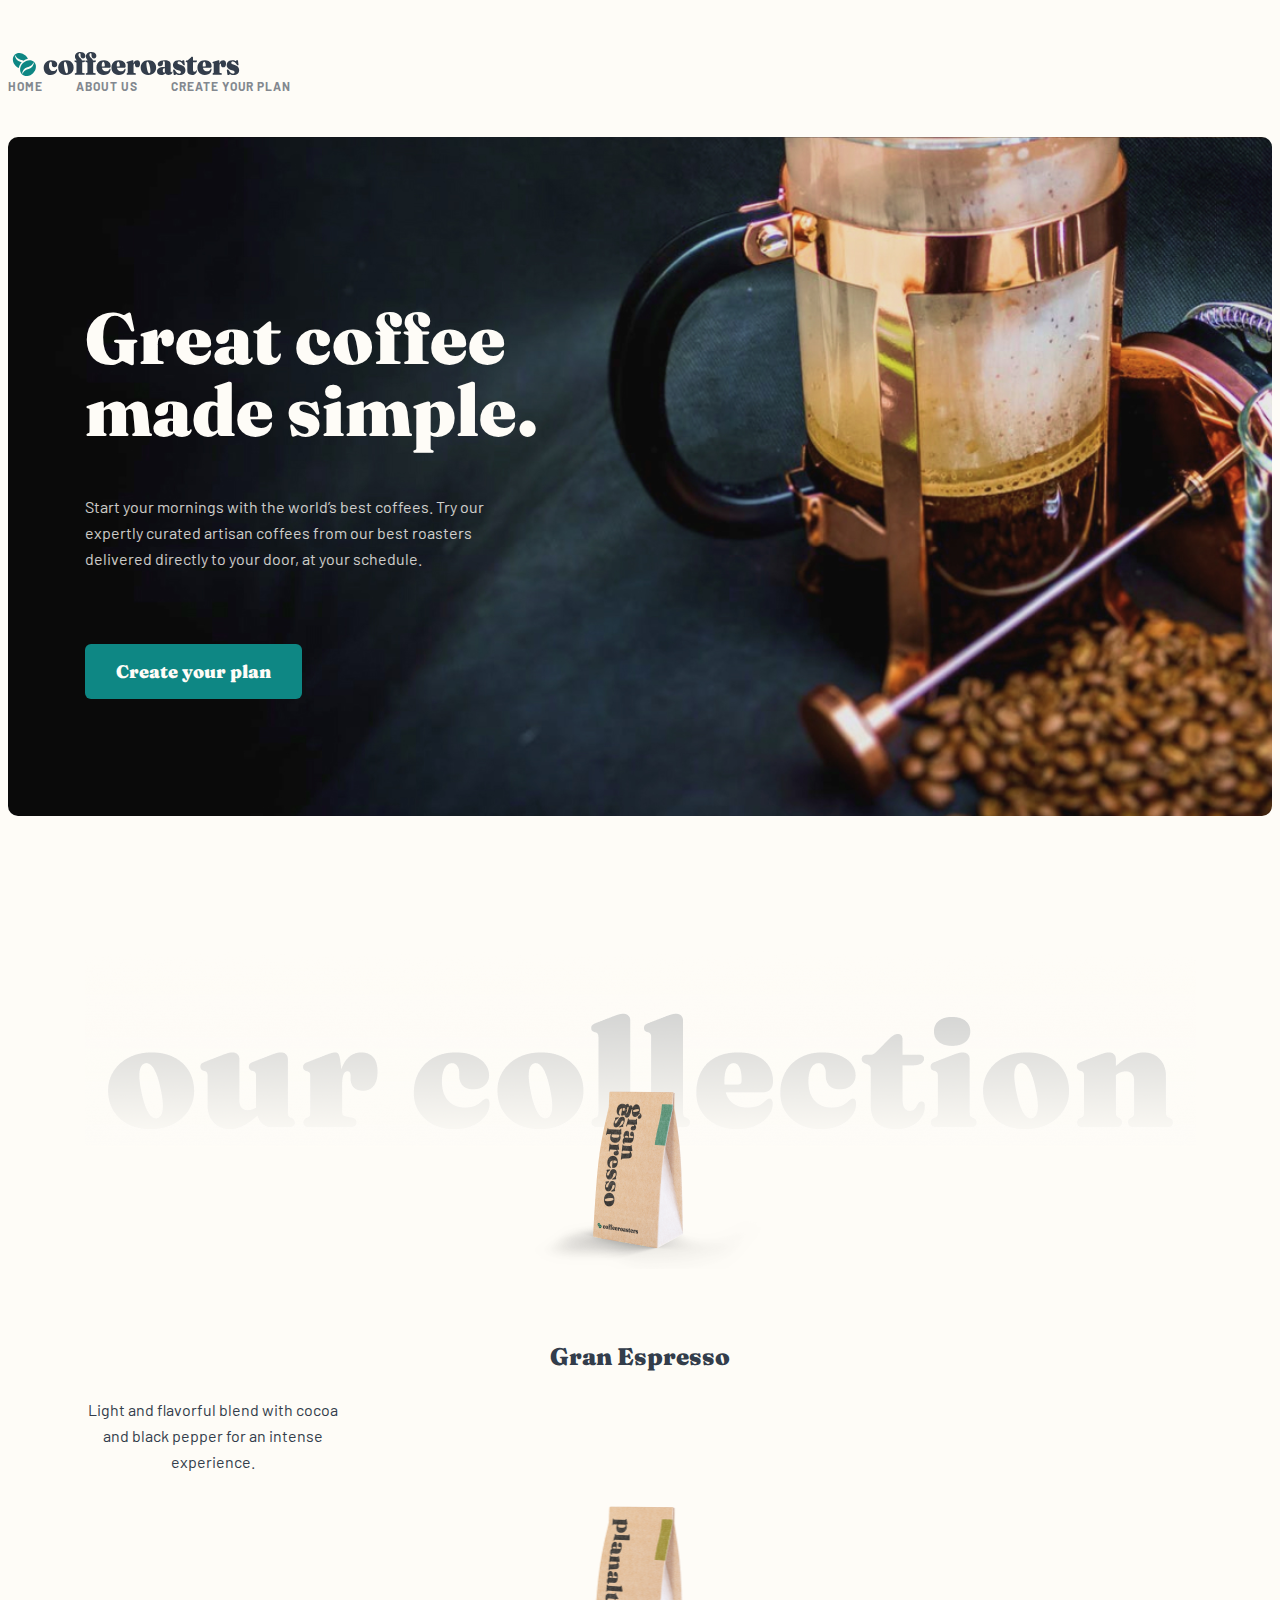
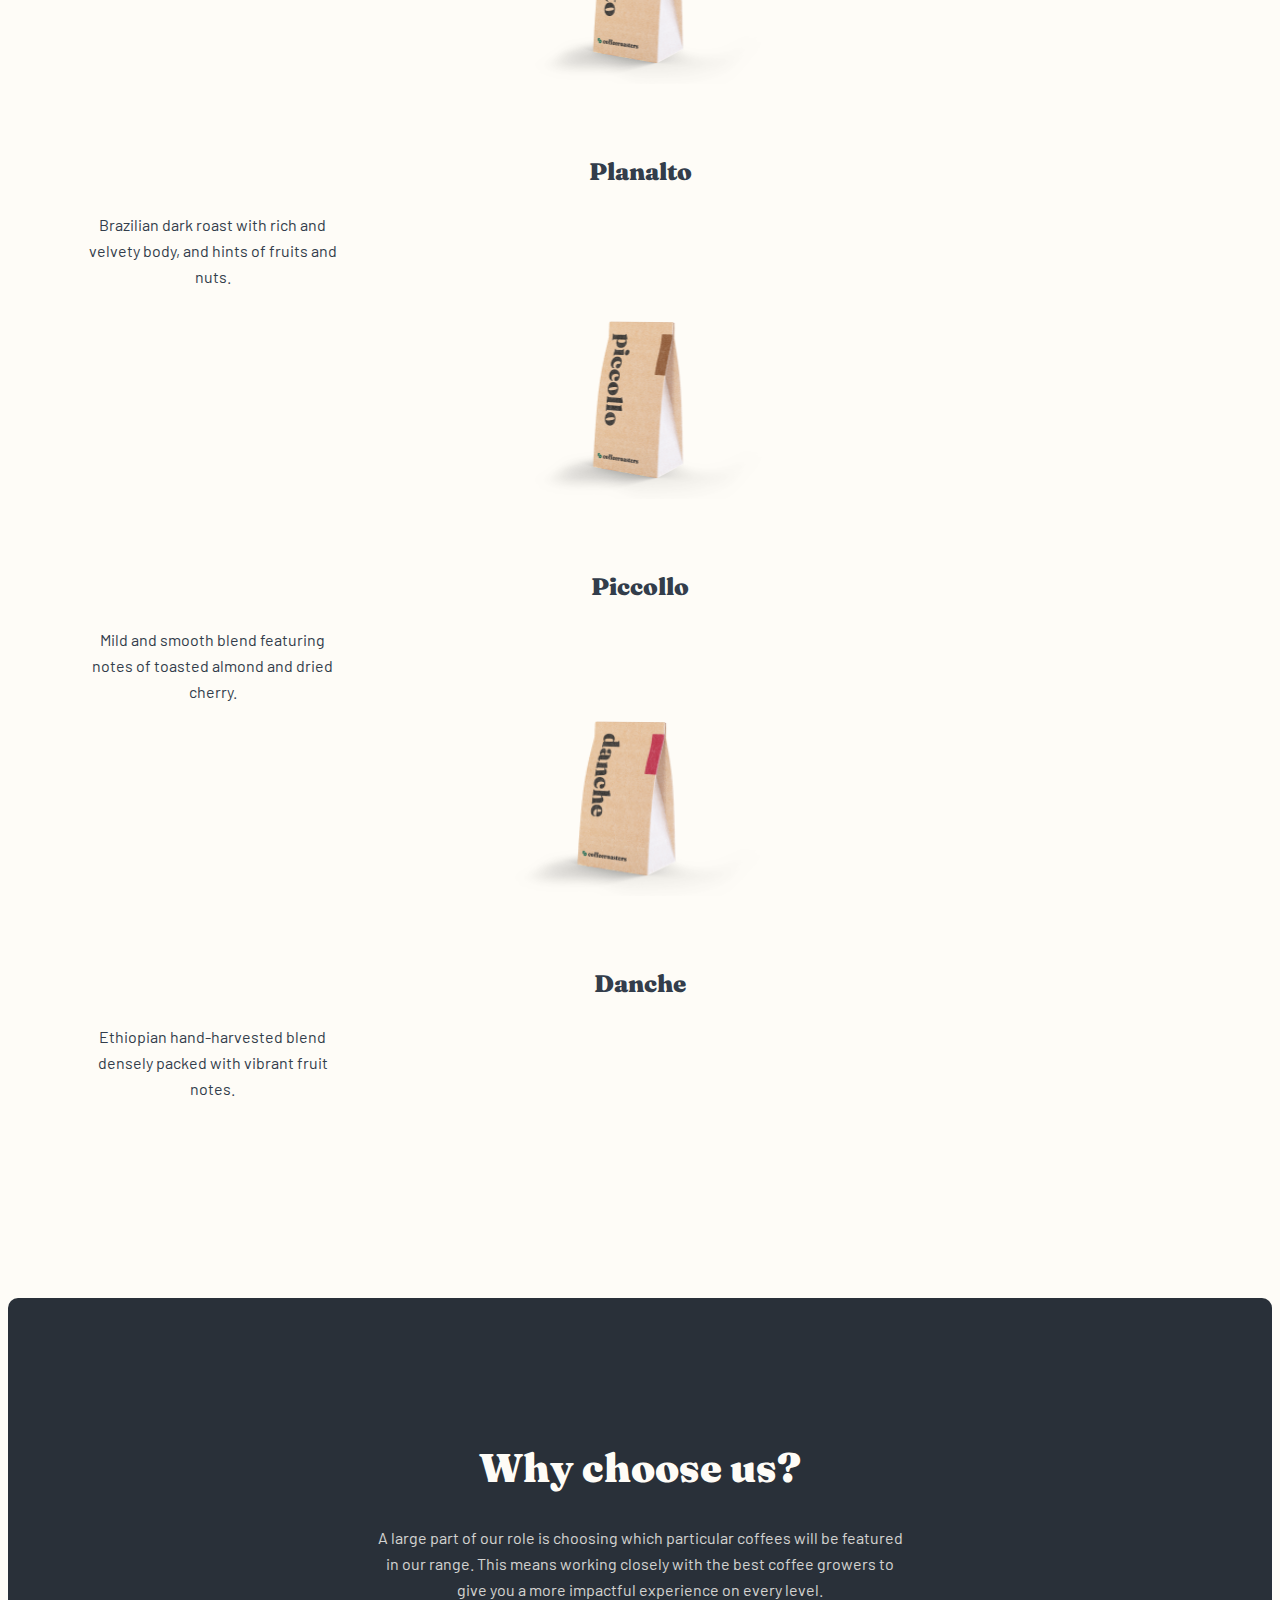
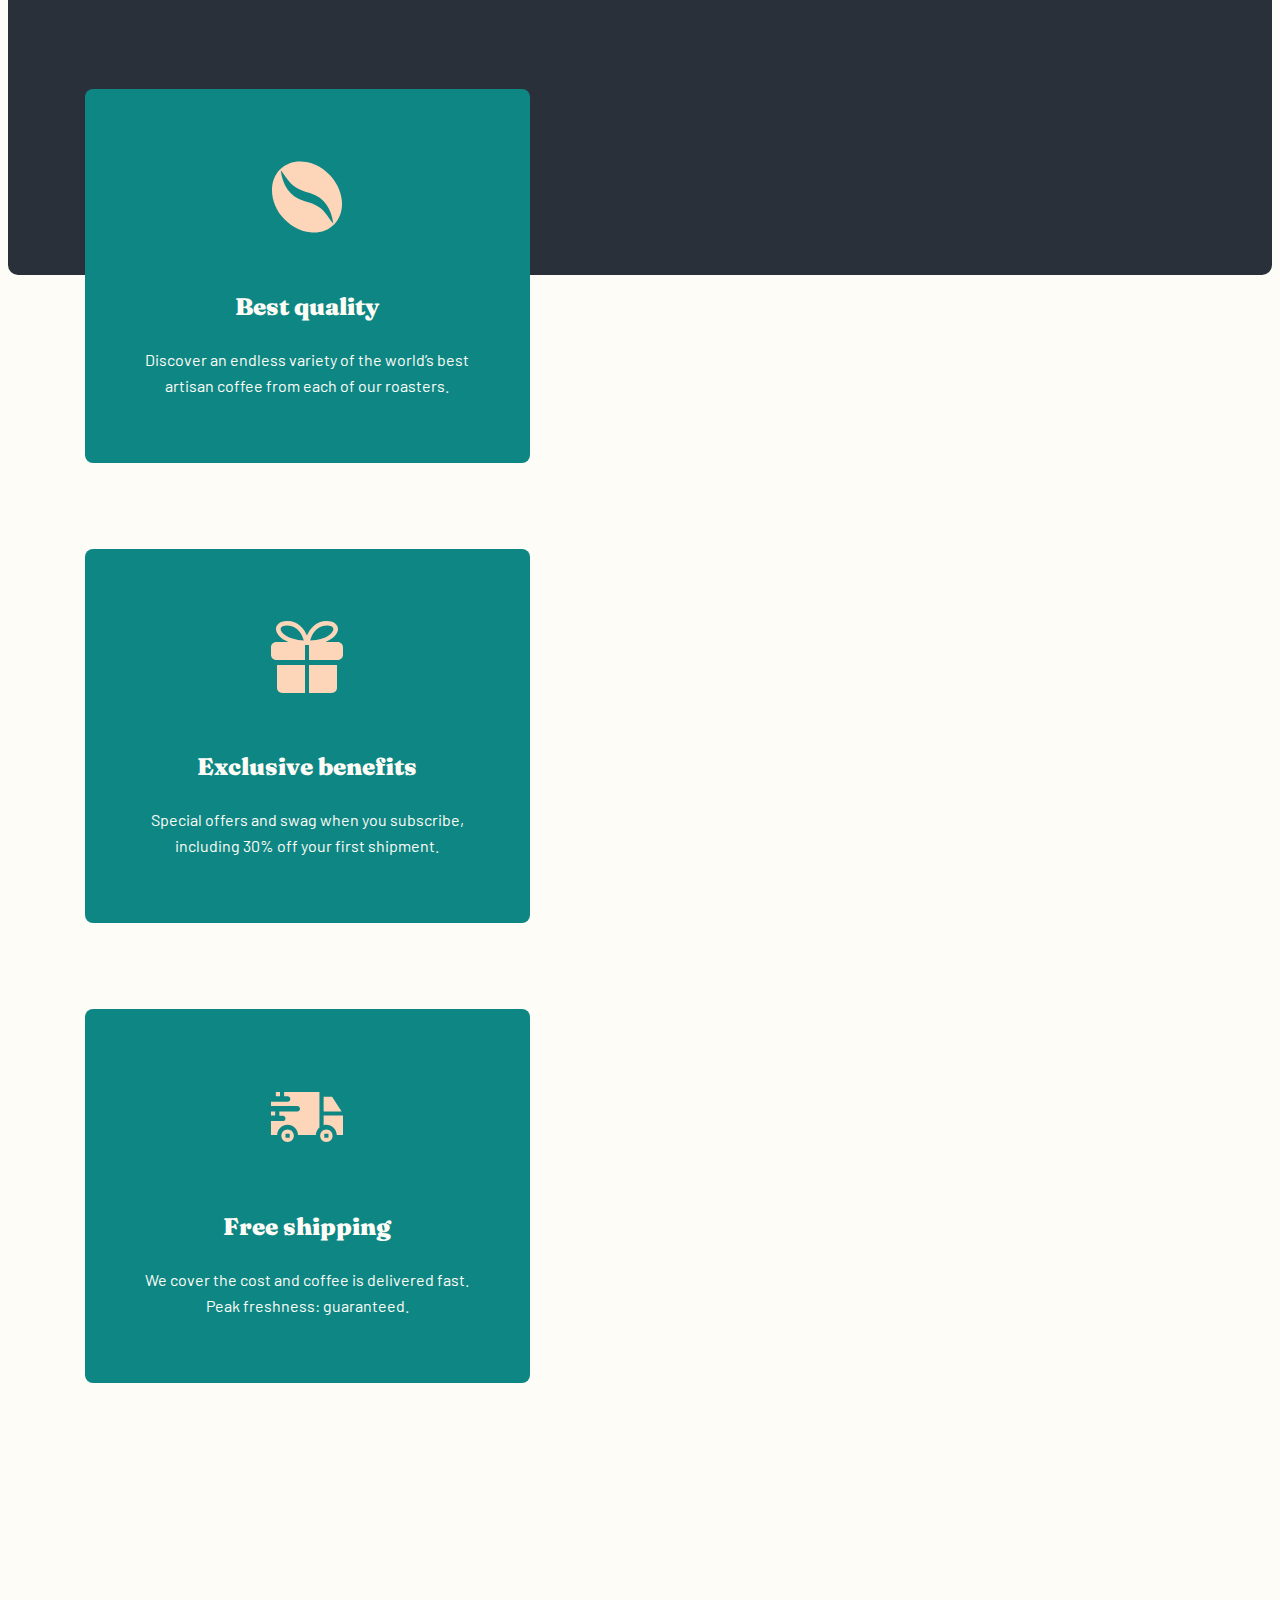
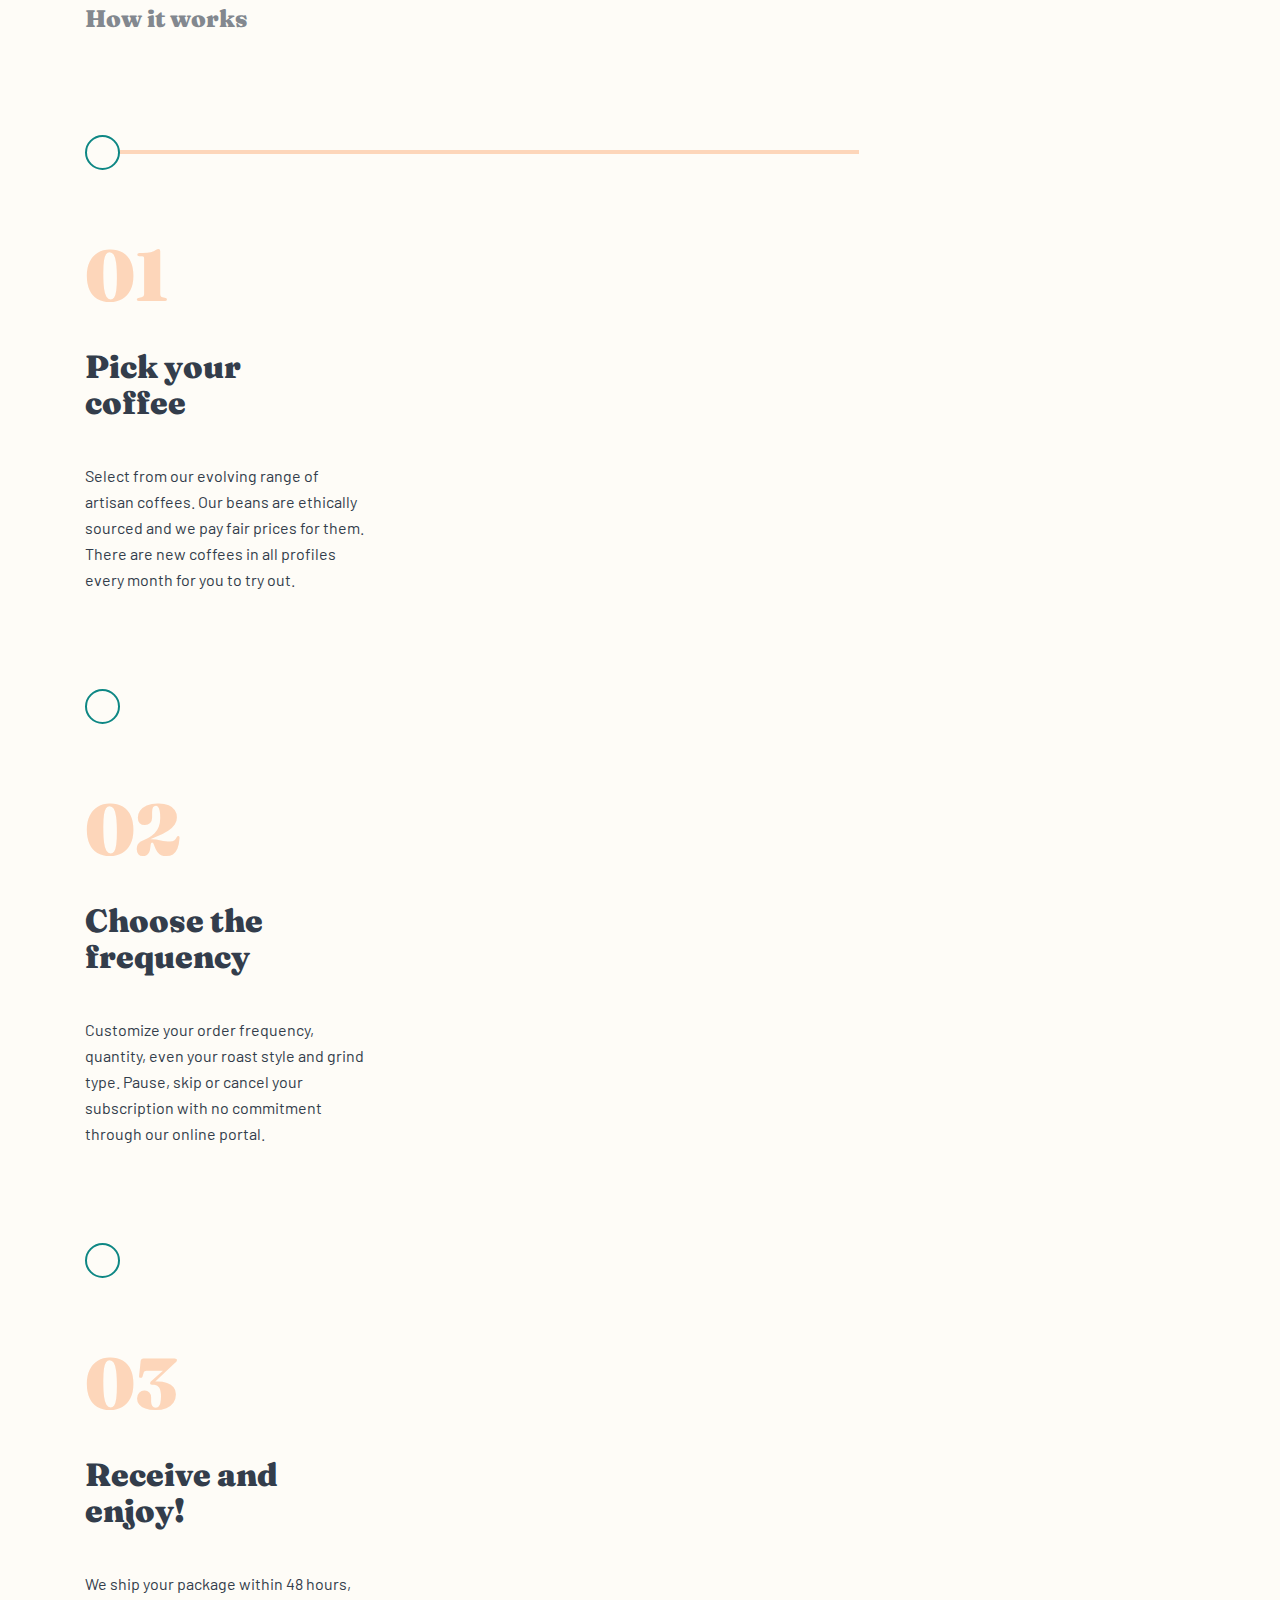
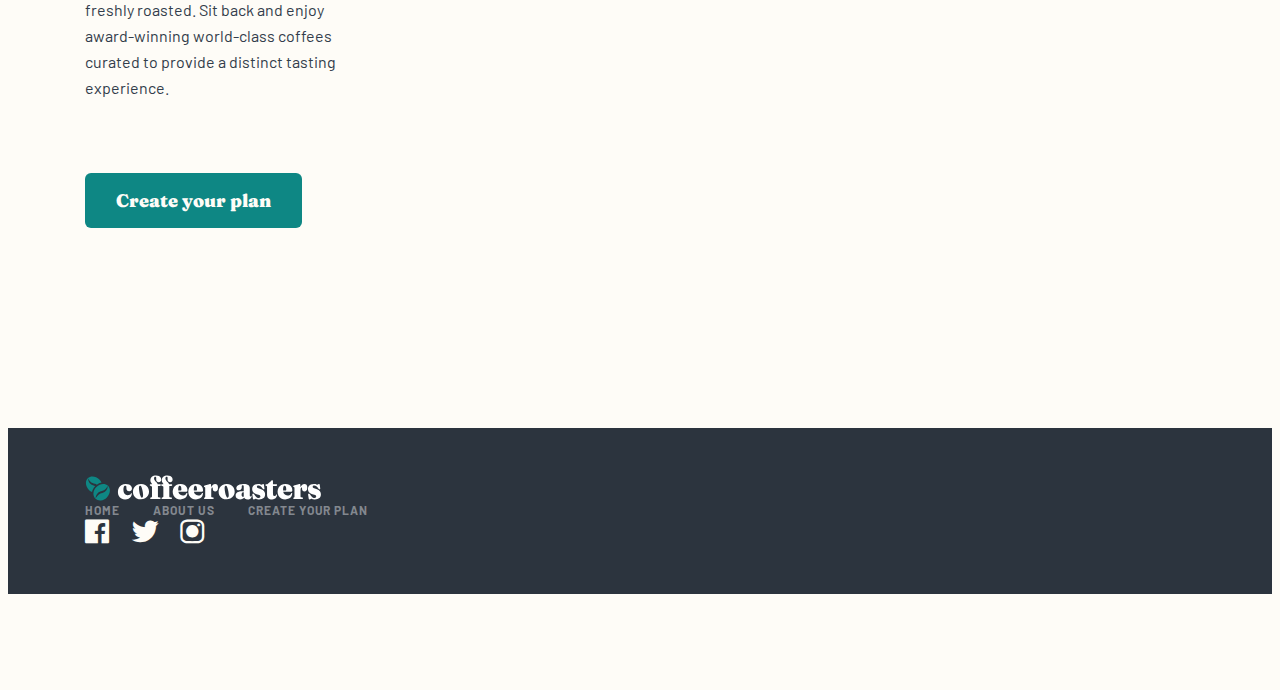
==== index.html @ 26fd7fca "first commit" ====
<!DOCTYPE html>
<html lang="en">

<head>
	<meta charset="UTF-8">
	<meta http-equiv="X-UA-Compatible" content="IE=edge">
	<meta name="viewport" content="width=device-width, initial-scale=1.0">
	<title>Coffeeroasters</title>
	<link href="https://cdn.jsdelivr.net/npm/bootstrap@5.0.2/dist/css/bootstrap.min.css" rel="stylesheet"
		integrity="sha384-EVSTQN3/azprG1Anm3QDgpJLIm9Nao0Yz1ztcQTwFspd3yD65VohhpuuCOmLASjC" crossorigin="anonymous">
	<link rel="stylesheet" href="css/main.css">
</head>

<body>

	<header class="main-head">
		<div class="container">
			<div class="row justify-content-between align-items-center">
				<a href="index.html" class="col-auto"> <img src="img/logo.svg" alt="logo" width="236" height="26"> </a>
				<butto class="burger"> <img src="img/hamburger.svg" alt="hamburger" width="16" height="15"> </butto>
				<nav class="main-nav col-auto">
					<a href="index.html" class="main-link"> HOME </a>
					<a href="about.html" class="main-link"> ABOUT US </a>
					<a href="create.html" class="main-link"> CREATE YOUR PLAN </a>
				</nav>
			</div>
		</div>
	</header>

	<!-- INTRO -->
	<section class="intro">
		<div class="container">
			<div class="intro-bgimg">
				<div class="inner-container">
					<div class="intro-card">
						<h1 class="intro-title"> Great coffee made simple. </h1>
						<p class="page-text"> Start your mornings with the world’s best coffees. Try our expertly curated
							artisan
							coffees from our best roasters delivered directly to your door, at your schedule. </p>
						<button type="button" class="intro-btn"> Create your plan </button>
					</div>
				</div>
			</div>
		</div>
	</section>

	<!-- COLLECTION -->
	<section class="collection">
		<div class="inner-container">
			<div class="row align-items-end">
				<div class="col-lg-3">
					<div class="coffee">
						<img src="img/kopi1.png" alt="coffee" width="255" height="193">
						<h3 class="coffee-title"> Gran Espresso </h3>
						<p class="page-text"> Light and flavorful blend with cocoa and black pepper for an intense experience. </p>
					</div>
				</div>
				<div class="col-lg-3">
					<div class="coffee">
						<img src="img/kopi2.png" alt="coffee" width="255" height="193">
						<h3 class="coffee-title"> Planalto </h3>
						<p class="page-text"> Brazilian dark roast with rich and velvety body, and hints of fruits and nuts. </p>
					</div>
				</div>
				<div class="col-lg-3">
					<div class="coffee">
						<img src="img/kopi3.png" alt="coffee" width="255" height="193">
						<h3 class="coffee-title"> Piccollo </h3>
						<p class="page-text"> Mild and smooth blend featuring notes of toasted almond and dried cherry. </p>
					</div>
				</div>
				<div class="col-lg-3">
					<div class="coffee">
						<img src="img/kopi4.png" alt="coffee" width="255" height="175">
						<h3 class="coffee-title"> Danche </h3>
						<p class="page-text"> Ethiopian hand-harvested blend densely packed with vibrant fruit notes. </p>
					</div>
				</div>
			</div>
		</div>
	</section>

	<!-- WHY-CHOOSE -->
	<section class="why-choose">
		<div class="container choose">
			<div class="inner-container position">
				<h2 class="choose-title"> Why choose us? </h2>
				<p class="page-text choose-text"> A large part of our role is choosing which particular coffees will be
					featured
					in our range. This means working closely with the best coffee growers to give
					you a more impactful experience on every level. </p>
				<div class="row">
					<div class="col-lg-4">
						<div class="choose-card">
							<img src="img/coffee-bean.svg" alt="coffee icon" width="72" height="72">
							<h3 class="coffee-title white"> Best quality </h3>
							<p class="page-text m-l"> Discover an endless variety of the world’s best artisan coffee from each of
								our roasters. </p>
						</div>
					</div>
					<div class="col-lg-4">
						<div class="choose-card">
							<img src="img/gift.svg" alt="coffee icon" width="72" height="72">
							<h3 class="coffee-title white"> Exclusive benefits </h3>
							<p class="page-text m-l"> Special offers and swag when you subscribe, including 30% off your first
								shipment.
							</p>
						</div>
					</div>
					<div class="col-lg-4">
						<div class="choose-card">
							<img src="img/car.svg" alt="coffee icon" width="72" height="72">
							<h3 class="coffee-title white"> Free shipping </h3>
							<p class="page-text m-l"> We cover the cost and coffee is delivered fast. Peak freshness: guaranteed.
							</p>
						</div>
					</div>
				</div>
			</div>
		</div>
		</div>
	</section>

	<!-- HOW-WORKS -->
	<section class="how-works">
		<div class="inner-container">
			<h2 class="works-title"> How it works </h2>
			<div class="row liner">
				<div class="col-lg-4">
					<div class="pick">
						<span class="round"></span>
						<div class="number"> 01 </div>
						<h3 class="pick-title"> Pick your coffee </h3>
						<p class="page-text"> Select from our evolving range of artisan coffees. Our beans are ethically sourced and
							we pay fair prices for them. There are new coffees in all profiles every month for you to try out. </p>
					</div>
				</div>
				<div class="col-lg-4">
					<div class="pick">
						<span class="round"></span>
						<div class="number"> 02 </div>
						<h3 class="pick-title"> Choose the frequency </h3>
						<p class="page-text"> Customize your order frequency, quantity, even your roast style and grind type. Pause,
							skip or cancel your subscription with no commitment through our online portal. </p>
					</div>
				</div>
				<div class="col-lg-4">
					<div class="pick">
						<span class="round"></span>
						<div class="number"> 03 </div>
						<h3 class="pick-title"> Receive and enjoy! </h3>
						<p class="page-text"> We ship your package within 48 hours, freshly roasted. Sit back and enjoy
							award-winning
							world-class coffees curated to provide a distinct tasting experience. </p>
					</div>
				</div>
			</div>
			<button type="button" class="intro-btn"> Create your plan </button>
		</div>
	</section>

	<!-- MAIN-FOOTER -->
	<footer class="main-footer">
		<div class="container footer-bg">
			<div class="inner-container">
				<div class="row align-items-center justify-content-between">
					<div class="links d-flex align-items-center justify-content-between col-auto">
						<a href="index.html" class="col-auto"> <img src="img/footer-logo.svg" alt="logo" width="236" height="26">
						</a>
						<nav class="footer-nav col-auto">
							<a href="index.html" class="footer-link"> HOME </a>
							<a href="about.html" class="footer-link"> ABOUT US </a>
							<a href="create.html" class="footer-link"> CREATE YOUR PLAN </a>
						</nav>
					</div>
					<nav class="icons col-auto">
						<a href="https://www.facebook.com/" class="icon"> <i class="icon-facebook"></i> </a>
						<a href="https://www.twitter.com/" class="icon"> <i class="icon-twitter"></i> </a>
						<a href="https://www.instagram.com/?hl=ru" class="icon"> <i class="icon-instagarm"></i> </a>
					</nav>
				</div>
			</div>
		</div>
	</footer>

	<script src="https://cdn.jsdelivr.net/npm/bootstrap@5.0.2/dist/js/bootstrap.bundle.min.js"
		integrity="sha384-MrcW6ZMFYlzcLA8Nl+NtUVF0sA7MsXsP1UyJoMp4YLEuNSfAP+JcXn/tWtIaxVXM"
		crossorigin="anonymous"></script>

</body>

</html>
---- css/main.css ----
@import url('https://fonts.googleapis.com/css2?family=Barlow:wght@400;700&family=Fraunces:wght@900&display=swap');
@import url(icon.css);

:root {
    font-size: 10px;
}

body {
    background: #FEFCF7;
    font-family: 'Barlow', sans-serif;
}

.container {
    max-width: 1280px;
}

.inner-container {
    max-width: 1110px;
    margin: 0 auto;
}

a {
    text-decoration: none;
}

.page-text {
    font-size: 1.6rem;
    line-height: 2.6rem;
}

/* HEADER */
.main-head {
    padding: 4.3rem 0;
}

.burger {
    display: none;
}

.main-nav {
    width: 283px;
    display: flex;
    justify-content: space-between;
}

.main-link {
    font-weight: 700;
    font-size: 1.2rem;
    line-height: 1.5rem;
    letter-spacing: 0.923077px;
    color: #83888F;
    transition: color 0.5s ease-in-out;
}

.main-link:hover {
    color: #333D4B;
}

/* INTRO */
.intro-bgimg {
    background-image: url(../img/head-bgimg.jpg);
    background-size: cover;
    background-position: center;
    padding: 11.7rem 0;
    border-radius: 1rem;
}

.intro-card {
    max-width: 49.3rem;
}

.intro-title {
    font-family: 'Fraunces', sans-serif;
    font-weight: 900;
    font-size: 7.2rem;
    line-height: 7.2rem;
    color: #FEFCF7;
}

.intro .page-text {
    color: #FEFCF7;
    opacity: 0.8;
    margin-top: 3.2rem;
    max-width: 40rem;
}

.intro-btn {
    font-family: 'Fraunces', sans-serif;
    font-weight: 900;
    font-size: 1.8rem;
    line-height: 2.5rem;
    color: #FEFCF7;
    padding: 1.5rem 3.1rem;
    background: #0E8784;
    border-radius: 6px;
    border: none;
    margin-top: 5.6rem;
    transition: background-color 0.5s ease-in-out;
}

.intro-btn:hover {
    background-color: #66D2CF;
}

/* COLLECTION */
.collection {
    padding: 26rem 0 18rem 0;
    background-image: url(../img/sec2-bgimg.png);
    background-repeat: no-repeat;
    background-position: center 13.5rem;
}

.coffee {
    text-align: center;
}

.coffee-title {
    font-family: 'Fraunces', sans-serif;
    font-weight: 900;
    font-size: 2.4rem;
    line-height: 3.2rem;
    color: #333D4B;
    margin-top: 7rem;
}

.collection .page-text {
    color: #333D4B;
    max-width: 25.5rem;
    margin-top: 2.4rem;
}

/* WHY-CHOOSE */
.choose {
    position: relative;
}

.choose::after {
    position: absolute;
    content: '';
    top: 0;
    right: 0;
    height: 57.7rem;
    left: 0;
    background: #293039;
    border-radius: 1rem;
}

.position {
    position: relative;
    z-index: 1;
    text-align: center;
    padding: 11.2rem 0 0 0;
}

.choose-title {
    font-family: 'Fraunces', sans-serif;
    font-weight: 900;
    font-size: 4rem;
    line-height: 4.8rem;
    color: #FEFCF7;
}

.choose-text {
    color: #FEFCF7;
    opacity: 0.8;
    max-width: 540px;
    margin: 3.2rem auto 0 auto;
}

.choose-card {
    width: 35rem;
    background: #0E8784;
    border-radius: 8px;
    margin-top: 8.6rem;
    padding: 7.2rem 4.8rem 4.8rem 4.7rem;
}

.white {
    color: #FEFCF7;
    margin-top: 5.6rem;
}

.m-l {
    color: #FEFCF7;
    margin-top: 2.4rem;
}

/* HOW-WORKS */
.how-works {
    padding: 20rem 0;
}

.works-title {
    font-family: 'Fraunces', sans-serif;
    font-weight: 900;
    font-size: 2.4rem;
    line-height: 3.2rem;
    color: #83888F;
}

.liner {
    position: relative;
}

.liner::before {
    position: absolute;
    content: '';
    width: 76rem;
    border: 0.2rem solid #FDD6BA;
    margin-top: 9.5rem;
    left: 1rem;
}

.pick {
    position: relative;
    max-width: 28.5rem;
}

.round {
    display: inline-block;
    width: 3.1rem;
    height: 3.1rem;
    background: #FEFCF7;
    border: 0.2rem solid #0E8784;
    border-radius: 50%;
    margin-top: 8rem;
}

.number {
    font-family: 'Fraunces', sans-serif;
    font-weight: 900;
    font-size: 7.2rem;
    line-height: 7.2rem;
    color: #FDD6BA;
    margin-top: 6.7rem;
}

.pick-title {
    font-family: 'Fraunces', sans-serif;
    font-weight: 900;
    font-size: 3.2rem;
    line-height: 3.6rem;
    color: #333D4B;
    margin-top: 3.8rem;
    max-width: 25.5rem;
}

.how-works .page-text {
    color: #333D4B;
    margin-top: 4.2rem;
}

/* MAIN-FOOTER */
.main-footer {
    padding-bottom: 8.8rem;
}

.footer-bg {
    padding: 4.7rem 0;
    background: #2C343E;
}

.links {
    width: 62.2rem;
}

.footer-nav {
    width: 28.3rem;
    display: flex;
    justify-content: space-between;
}

.footer-link {
    font-weight: 700;
    font-size: 1.2rem;
    line-height: 1.5rem;
    letter-spacing: 0.923077px;
    color: #83888F;
    transition: color 0.5s ease-in-out;
}

.footer-link:hover {
    color: #FEFCF7;
}

.icons {
    width: 12rem;
    display: flex;
    justify-content: space-between;
}

.icon {
    font-size: 2.4rem;
    color: #FEFCF7;
    transition: color 0.5s ease-in-out;
}

.icon:hover {
    color: #FDD6BA;
}

/* ABOUT.HTML */
.about-bgimg {
    background-image: url(../img/about-bg.jpg);
    background-size: cover;
    background-position: center;
    padding: 13.7rem 0;
    border-radius: 1rem;
}

.about-card {
    max-width: 44.5rem;
}

.about-title {
    font-family: 'Fraunces', sans-serif;
    font-weight: 900;
    font-size: 4rem;
    line-height: 4.8rem;
    color: #FEFCF7;
}

.about-intro .page-text {
    color: #FEFCF7;
    margin-top: 2.4rem;
}

/* OUR COMMITMENT */
.our-commitment {
    padding: 16rem 0 24rem 0;
}

.commitment {
    padding: 9rem 0;
}

.our-title {
    color: #333D4B;
}

.our-text {
    color: #333D4B;
    opacity: 0.8;
    margin-top: 3.2rem;
}

/* UNCOMPROMISING QUALITY */
.quality-bg {
    background: #293039;
    border-radius: 1rem;
}

.quality {
    padding: 8.8rem 0 17.6rem 0;
}

.quality-text {
    color: #FEFCF7;
    opacity: 0.8;
    margin-top: 3.2rem;
}

.quality-img{
    position: relative;
}

.radius{
    border-radius: 1rem;
    position: absolute;
    right: 0;
    bottom: 9rem;
}
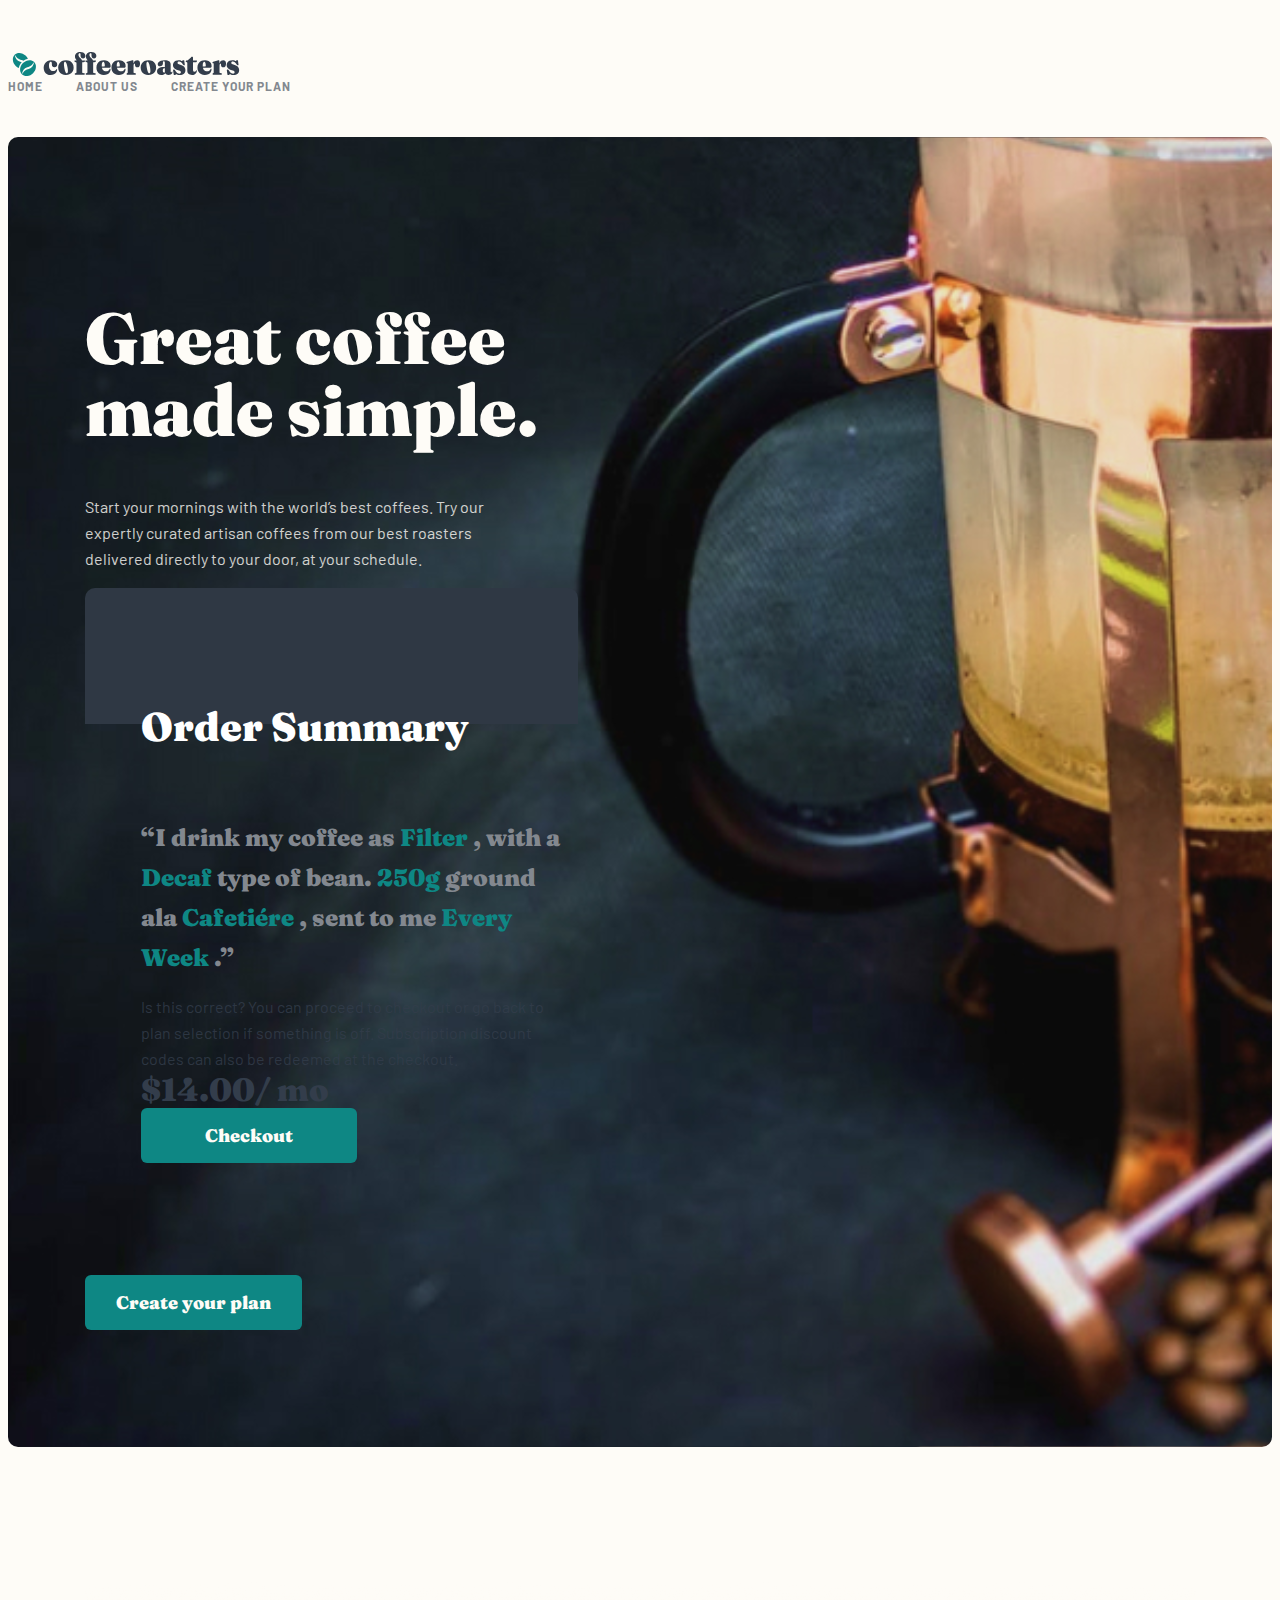
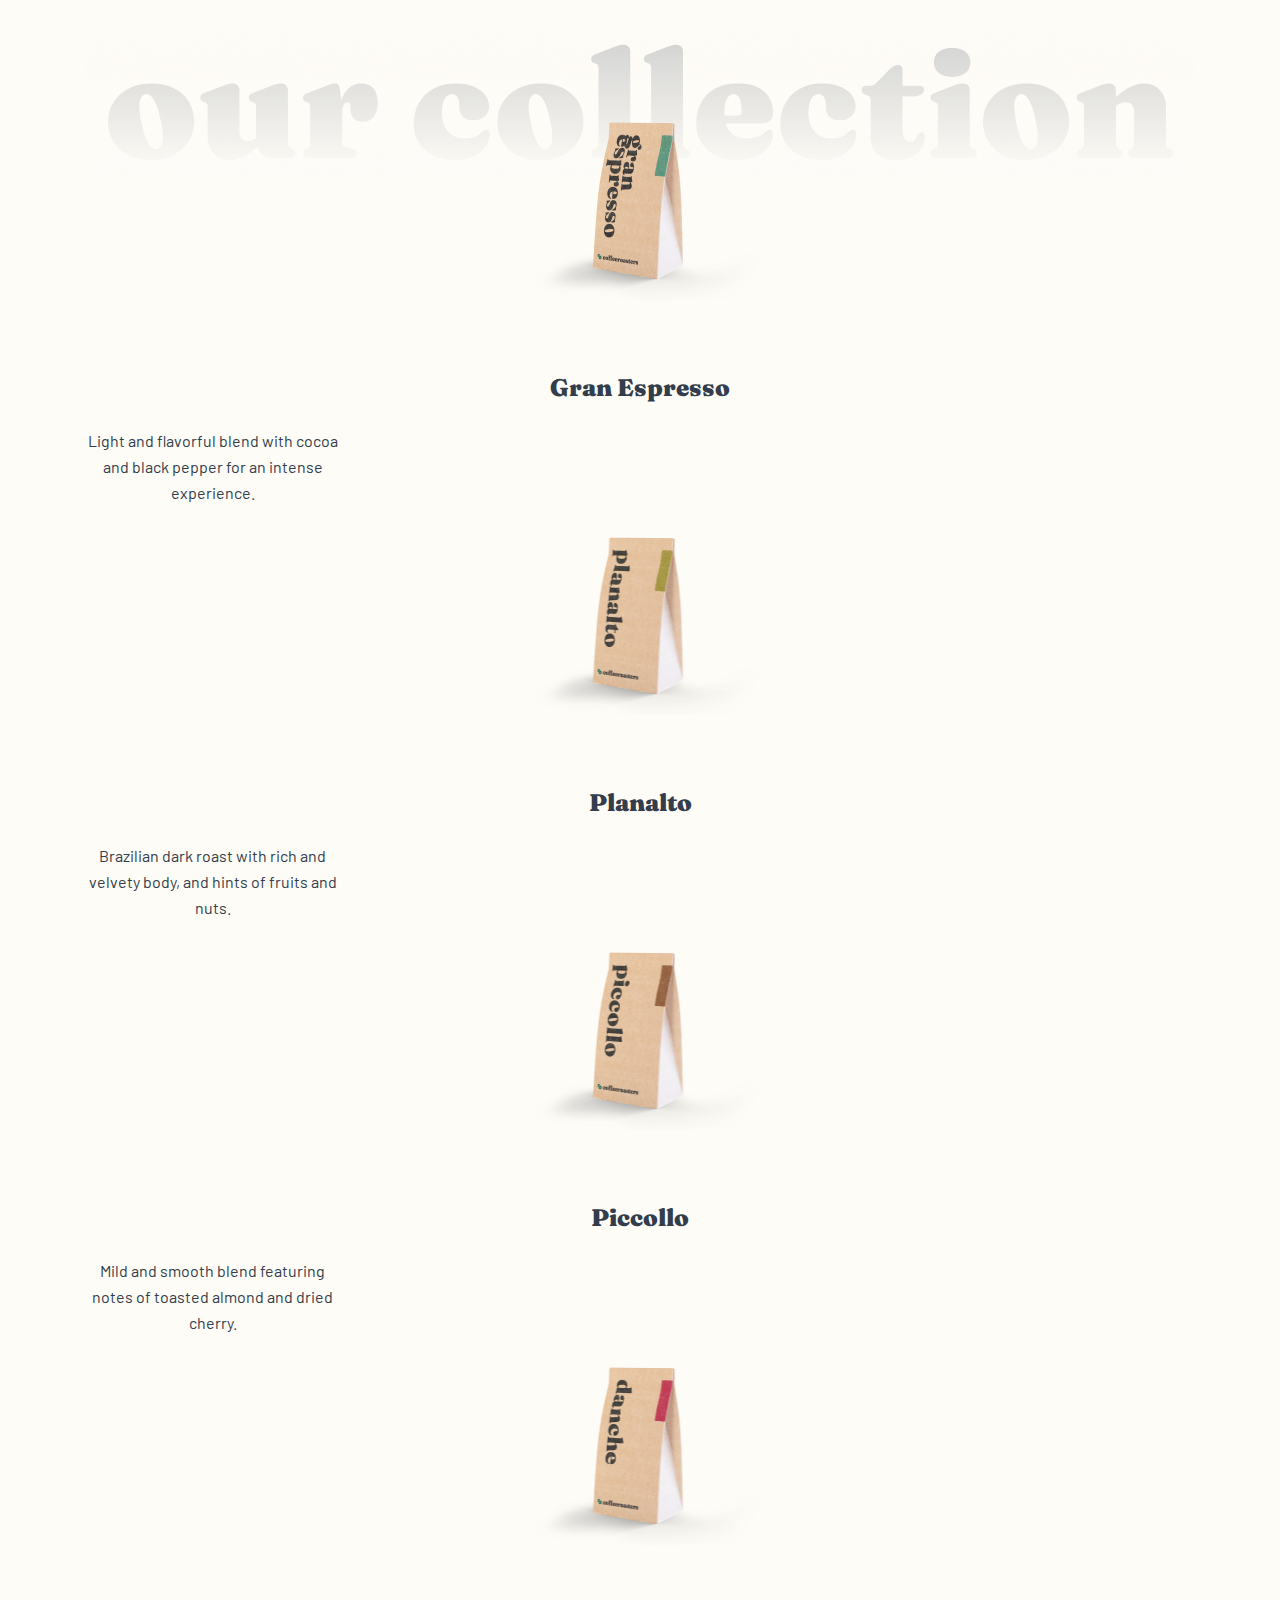
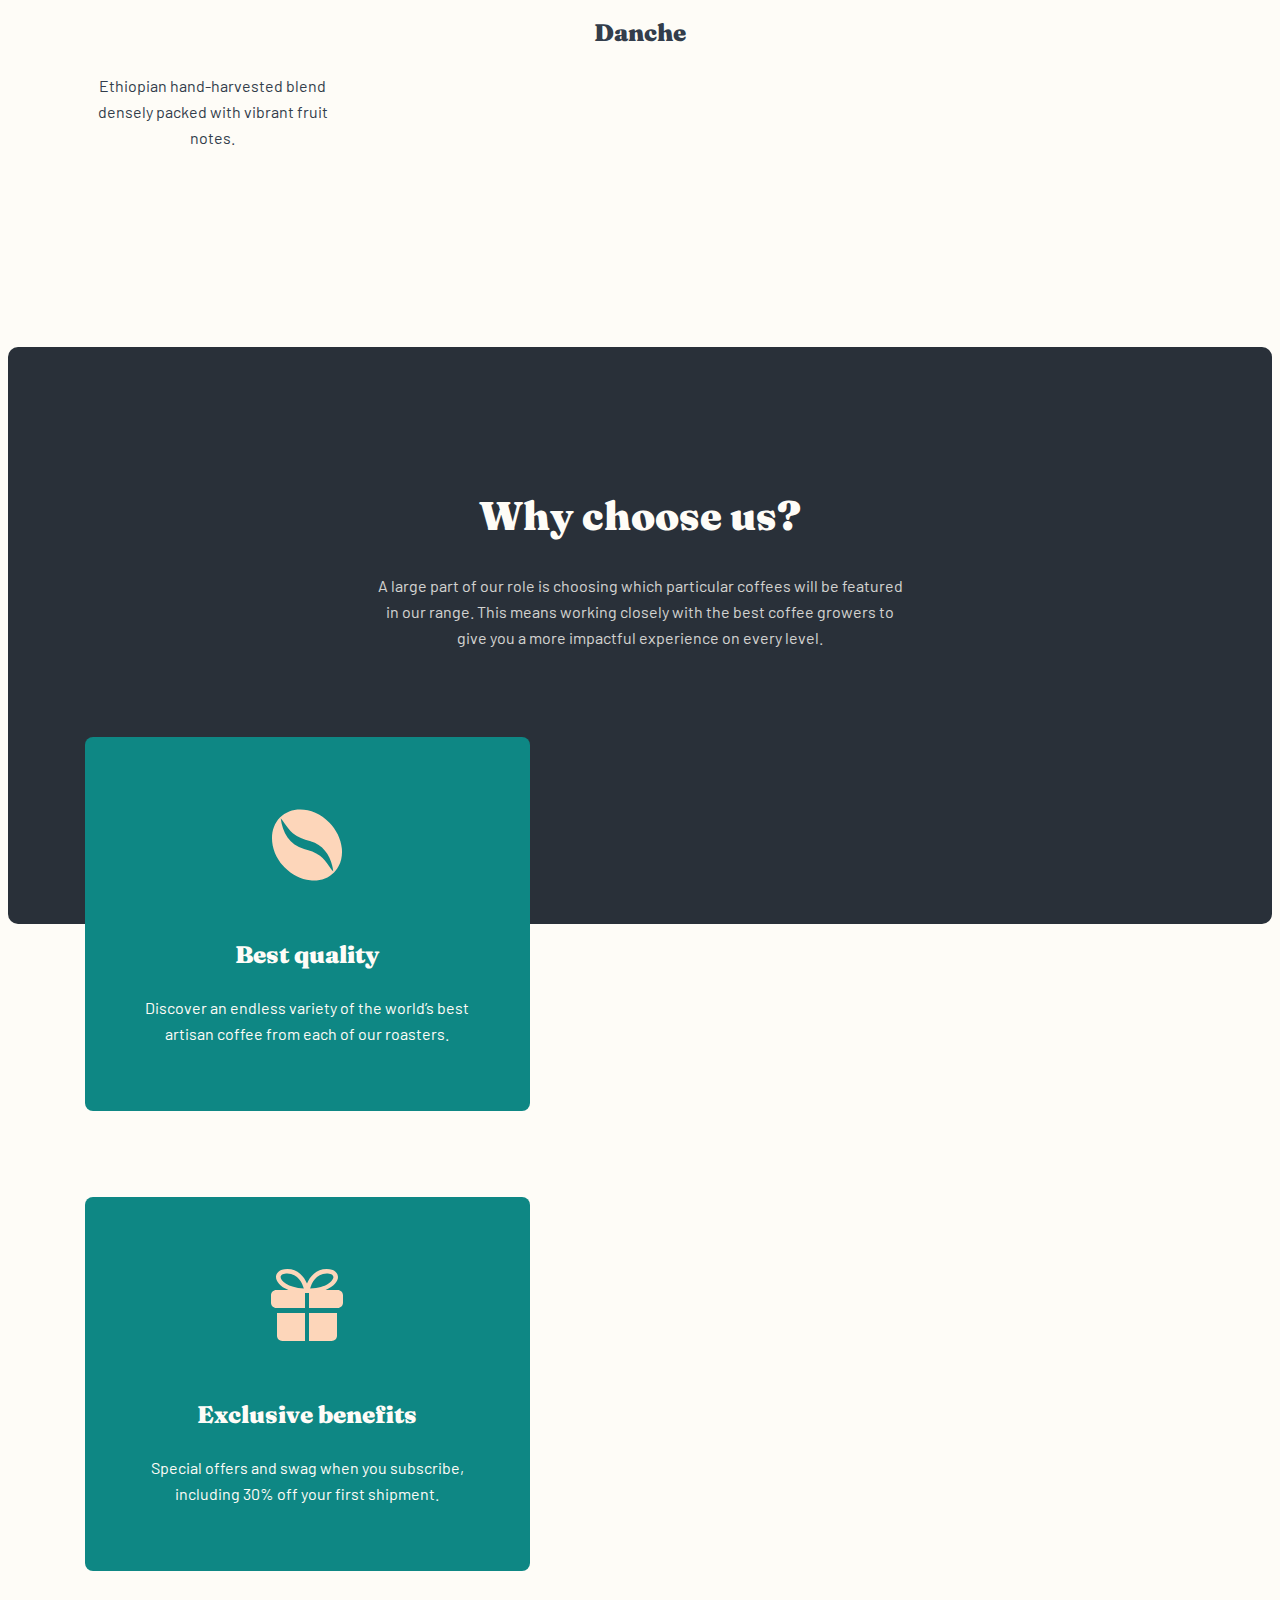
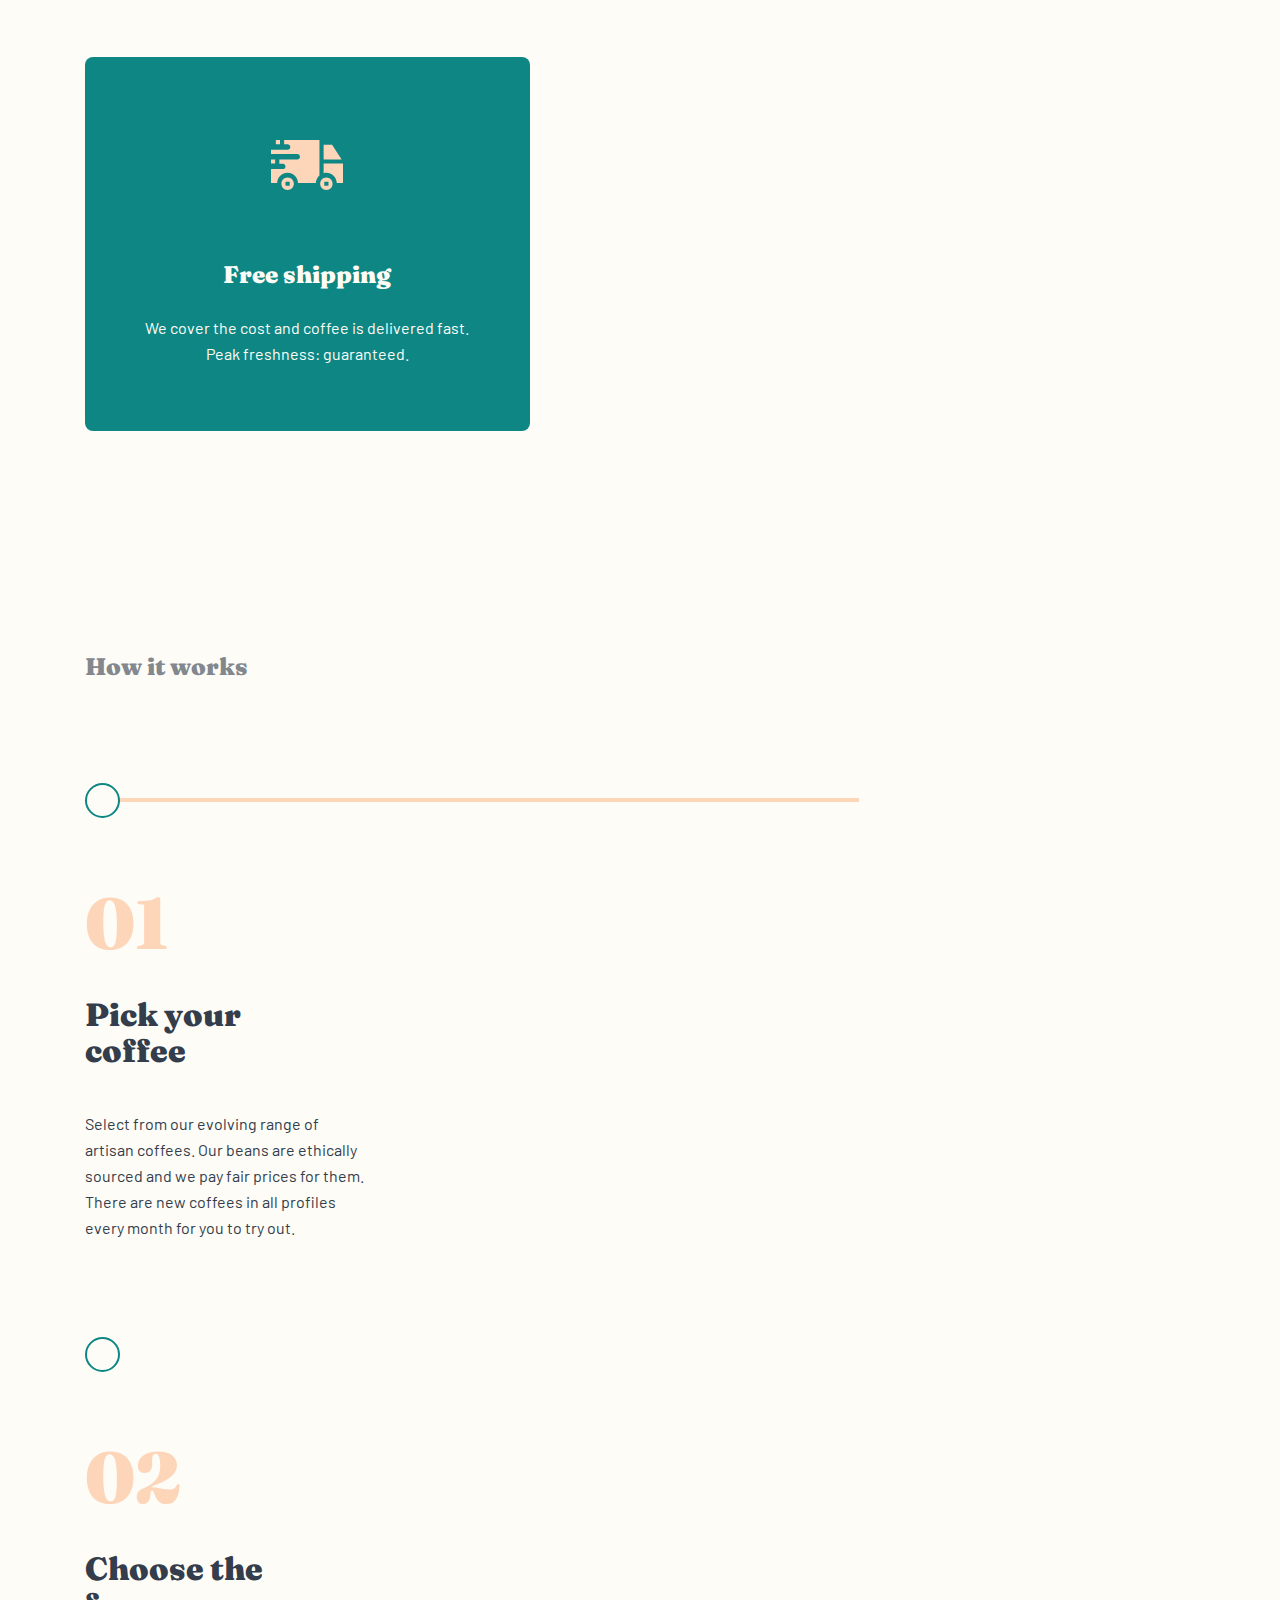
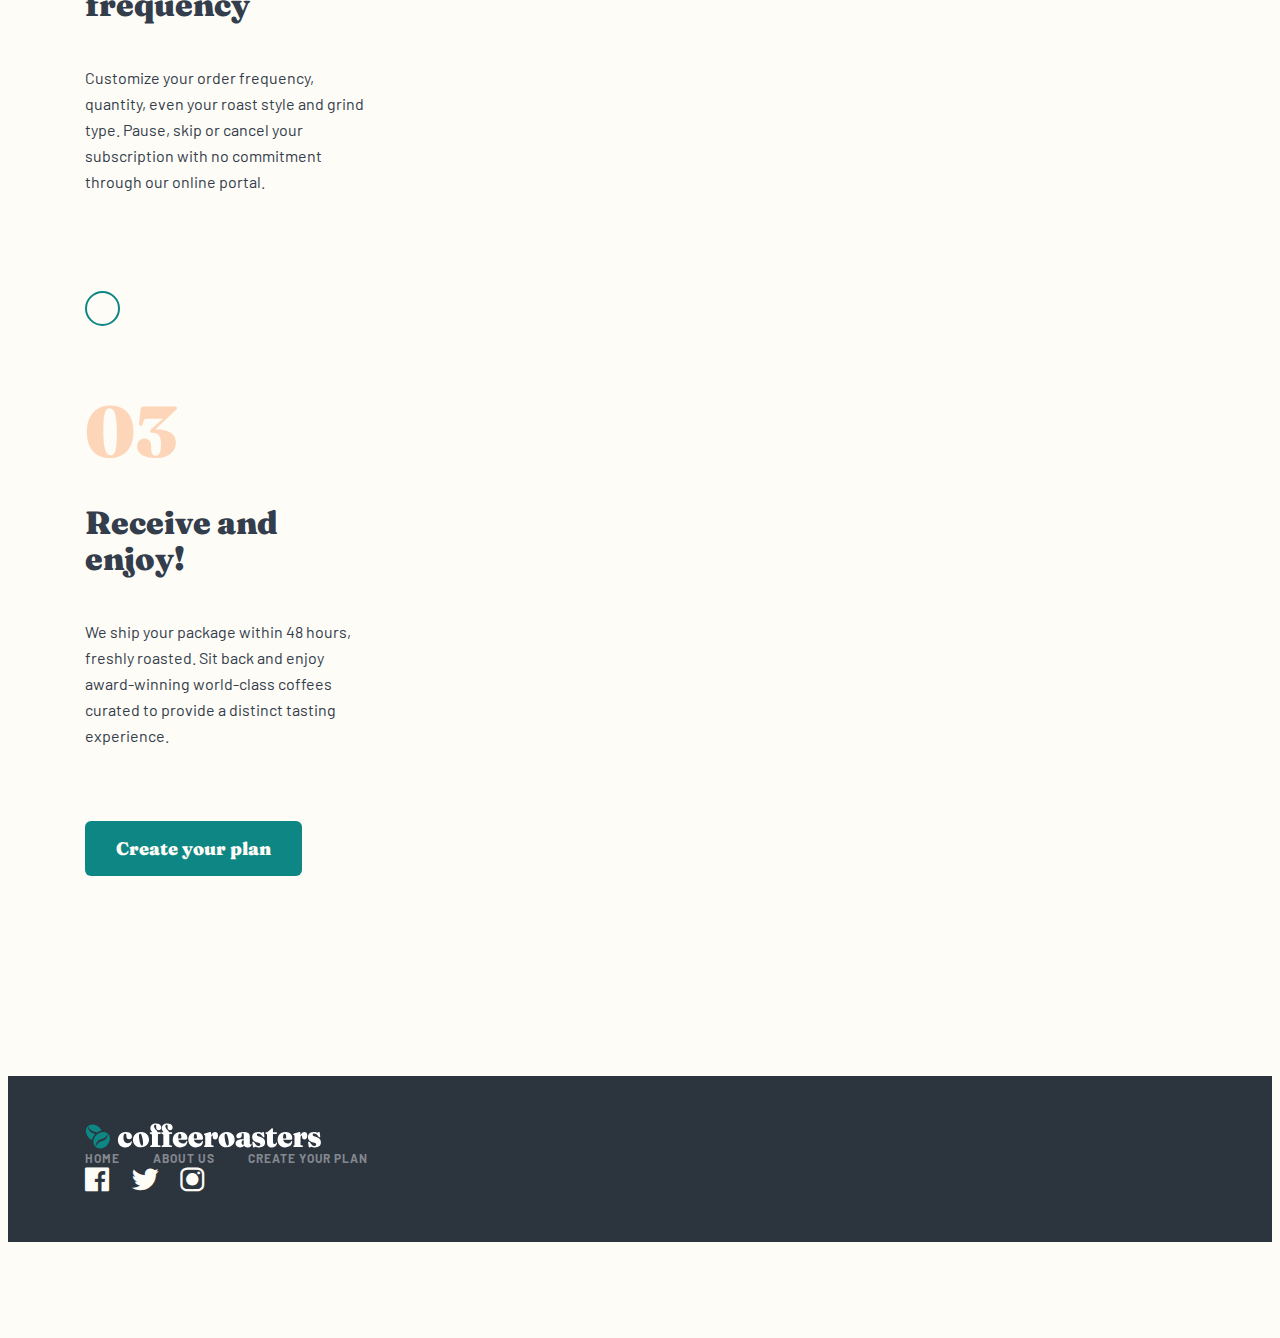
==== commit f0c91975: "fourth commit" ====
--- a/index.html
+++ b/index.html
@@ -2,190 +2,237 @@
 <html lang="en">
 
 <head>
-	<meta charset="UTF-8">
-	<meta http-equiv="X-UA-Compatible" content="IE=edge">
-	<meta name="viewport" content="width=device-width, initial-scale=1.0">
-	<title>Coffeeroasters</title>
-	<link href="https://cdn.jsdelivr.net/npm/bootstrap@5.0.2/dist/css/bootstrap.min.css" rel="stylesheet"
-		integrity="sha384-EVSTQN3/azprG1Anm3QDgpJLIm9Nao0Yz1ztcQTwFspd3yD65VohhpuuCOmLASjC" crossorigin="anonymous">
-	<link rel="stylesheet" href="css/main.css">
+  <meta charset="UTF-8">
+  <meta http-equiv="X-UA-Compatible" content="IE=edge">
+  <meta name="viewport" content="width=device-width, initial-scale=1.0">
+  <title>Coffeeroasters</title>
+  <link href="https://cdn.jsdelivr.net/npm/bootstrap@5.0.2/dist/css/bootstrap.min.css" rel="stylesheet"
+    integrity="sha384-EVSTQN3/azprG1Anm3QDgpJLIm9Nao0Yz1ztcQTwFspd3yD65VohhpuuCOmLASjC" crossorigin="anonymous">
+  <link rel="stylesheet" href="css/main.css">
+  <link rel="stylesheet" href="css/responsive.css">
 </head>
 
 <body>
 
-	<header class="main-head">
-		<div class="container">
-			<div class="row justify-content-between align-items-center">
-				<a href="index.html" class="col-auto"> <img src="img/logo.svg" alt="logo" width="236" height="26"> </a>
-				<butto class="burger"> <img src="img/hamburger.svg" alt="hamburger" width="16" height="15"> </butto>
-				<nav class="main-nav col-auto">
-					<a href="index.html" class="main-link"> HOME </a>
-					<a href="about.html" class="main-link"> ABOUT US </a>
-					<a href="create.html" class="main-link"> CREATE YOUR PLAN </a>
-				</nav>
-			</div>
-		</div>
-	</header>
-
-	<!-- INTRO -->
-	<section class="intro">
-		<div class="container">
-			<div class="intro-bgimg">
-				<div class="inner-container">
-					<div class="intro-card">
-						<h1 class="intro-title"> Great coffee made simple. </h1>
-						<p class="page-text"> Start your mornings with the world’s best coffees. Try our expertly curated
-							artisan
-							coffees from our best roasters delivered directly to your door, at your schedule. </p>
-						<button type="button" class="intro-btn"> Create your plan </button>
-					</div>
-				</div>
-			</div>
-		</div>
-	</section>
-
-	<!-- COLLECTION -->
-	<section class="collection">
-		<div class="inner-container">
-			<div class="row align-items-end">
-				<div class="col-lg-3">
-					<div class="coffee">
-						<img src="img/kopi1.png" alt="coffee" width="255" height="193">
-						<h3 class="coffee-title"> Gran Espresso </h3>
-						<p class="page-text"> Light and flavorful blend with cocoa and black pepper for an intense experience. </p>
-					</div>
-				</div>
-				<div class="col-lg-3">
-					<div class="coffee">
-						<img src="img/kopi2.png" alt="coffee" width="255" height="193">
-						<h3 class="coffee-title"> Planalto </h3>
-						<p class="page-text"> Brazilian dark roast with rich and velvety body, and hints of fruits and nuts. </p>
-					</div>
-				</div>
-				<div class="col-lg-3">
-					<div class="coffee">
-						<img src="img/kopi3.png" alt="coffee" width="255" height="193">
-						<h3 class="coffee-title"> Piccollo </h3>
-						<p class="page-text"> Mild and smooth blend featuring notes of toasted almond and dried cherry. </p>
-					</div>
-				</div>
-				<div class="col-lg-3">
-					<div class="coffee">
-						<img src="img/kopi4.png" alt="coffee" width="255" height="175">
-						<h3 class="coffee-title"> Danche </h3>
-						<p class="page-text"> Ethiopian hand-harvested blend densely packed with vibrant fruit notes. </p>
-					</div>
-				</div>
-			</div>
-		</div>
-	</section>
-
-	<!-- WHY-CHOOSE -->
-	<section class="why-choose">
-		<div class="container choose">
-			<div class="inner-container position">
-				<h2 class="choose-title"> Why choose us? </h2>
-				<p class="page-text choose-text"> A large part of our role is choosing which particular coffees will be
-					featured
-					in our range. This means working closely with the best coffee growers to give
-					you a more impactful experience on every level. </p>
-				<div class="row">
-					<div class="col-lg-4">
-						<div class="choose-card">
-							<img src="img/coffee-bean.svg" alt="coffee icon" width="72" height="72">
-							<h3 class="coffee-title white"> Best quality </h3>
-							<p class="page-text m-l"> Discover an endless variety of the world’s best artisan coffee from each of
-								our roasters. </p>
-						</div>
-					</div>
-					<div class="col-lg-4">
-						<div class="choose-card">
-							<img src="img/gift.svg" alt="coffee icon" width="72" height="72">
-							<h3 class="coffee-title white"> Exclusive benefits </h3>
-							<p class="page-text m-l"> Special offers and swag when you subscribe, including 30% off your first
-								shipment.
-							</p>
-						</div>
-					</div>
-					<div class="col-lg-4">
-						<div class="choose-card">
-							<img src="img/car.svg" alt="coffee icon" width="72" height="72">
-							<h3 class="coffee-title white"> Free shipping </h3>
-							<p class="page-text m-l"> We cover the cost and coffee is delivered fast. Peak freshness: guaranteed.
-							</p>
-						</div>
-					</div>
-				</div>
-			</div>
-		</div>
-		</div>
-	</section>
-
-	<!-- HOW-WORKS -->
-	<section class="how-works">
-		<div class="inner-container">
-			<h2 class="works-title"> How it works </h2>
-			<div class="row liner">
-				<div class="col-lg-4">
-					<div class="pick">
-						<span class="round"></span>
-						<div class="number"> 01 </div>
-						<h3 class="pick-title"> Pick your coffee </h3>
-						<p class="page-text"> Select from our evolving range of artisan coffees. Our beans are ethically sourced and
-							we pay fair prices for them. There are new coffees in all profiles every month for you to try out. </p>
-					</div>
-				</div>
-				<div class="col-lg-4">
-					<div class="pick">
-						<span class="round"></span>
-						<div class="number"> 02 </div>
-						<h3 class="pick-title"> Choose the frequency </h3>
-						<p class="page-text"> Customize your order frequency, quantity, even your roast style and grind type. Pause,
-							skip or cancel your subscription with no commitment through our online portal. </p>
-					</div>
-				</div>
-				<div class="col-lg-4">
-					<div class="pick">
-						<span class="round"></span>
-						<div class="number"> 03 </div>
-						<h3 class="pick-title"> Receive and enjoy! </h3>
-						<p class="page-text"> We ship your package within 48 hours, freshly roasted. Sit back and enjoy
-							award-winning
-							world-class coffees curated to provide a distinct tasting experience. </p>
-					</div>
-				</div>
-			</div>
-			<button type="button" class="intro-btn"> Create your plan </button>
-		</div>
-	</section>
-
-	<!-- MAIN-FOOTER -->
-	<footer class="main-footer">
-		<div class="container footer-bg">
-			<div class="inner-container">
-				<div class="row align-items-center justify-content-between">
-					<div class="links d-flex align-items-center justify-content-between col-auto">
-						<a href="index.html" class="col-auto"> <img src="img/footer-logo.svg" alt="logo" width="236" height="26">
-						</a>
-						<nav class="footer-nav col-auto">
-							<a href="index.html" class="footer-link"> HOME </a>
-							<a href="about.html" class="footer-link"> ABOUT US </a>
-							<a href="create.html" class="footer-link"> CREATE YOUR PLAN </a>
-						</nav>
-					</div>
-					<nav class="icons col-auto">
-						<a href="https://www.facebook.com/" class="icon"> <i class="icon-facebook"></i> </a>
-						<a href="https://www.twitter.com/" class="icon"> <i class="icon-twitter"></i> </a>
-						<a href="https://www.instagram.com/?hl=ru" class="icon"> <i class="icon-instagarm"></i> </a>
-					</nav>
-				</div>
-			</div>
-		</div>
-	</footer>
-
-	<script src="https://cdn.jsdelivr.net/npm/bootstrap@5.0.2/dist/js/bootstrap.bundle.min.js"
-		integrity="sha384-MrcW6ZMFYlzcLA8Nl+NtUVF0sA7MsXsP1UyJoMp4YLEuNSfAP+JcXn/tWtIaxVXM"
-		crossorigin="anonymous"></script>
+  <header class="main-head">
+    <div class="container">
+      <div class="row justify-content-between align-items-center">
+        <a href="index.html" class="col-auto"> <img src="img/logo.svg" alt="logo" width="236" height="26"> </a>
+        <butto class="burger"> <img src="img/hamburger.svg" alt="hamburger" width="16" height="15"> </butto>
+        <nav class="main-nav col-auto">
+          <a href="index.html" class="main-link"> HOME </a>
+          <a href="about.html" class="main-link"> ABOUT US </a>
+          <a href="create.html" class="main-link"> CREATE YOUR PLAN </a>
+        </nav>
+      </div>
+    </div>
+  </header>
+
+  <!-- INTRO -->
+  <section class="intro">
+    <div class="container">
+      <div class="intro-bgimg">
+        <div class="inner-container">
+          <div class="intro-card">
+            <h1 class="intro-title"> Great coffee made simple. </h1>
+            <p class="page-text"> Start your mornings with the world’s best coffees. Try our expertly curated
+              artisan
+              coffees from our best roasters delivered directly to your door, at your schedule. </p>
+
+            <div class="modal fade" id="exampleModalToggle" aria-hidden="true" aria-labelledby="exampleModalToggleLabel"
+              tabindex="-1">
+              <div class="modal-dialog modal-dialog-centered">
+                <div class="modal-content">
+                  <div class="modal-header">
+                    <h5 class="modal-title" id="exampleModalToggleLabel"> Order Summary </h5>
+                  </div>
+                  <div class="modal-body">
+                    <p class="product"> “I drink my coffee as <span> Filter </span>, with a <span> Decaf </span> type of
+                      bean. <span> 250g </span> ground ala <span> Cafetiére </span>, sent to me <span> Every Week
+                      </span>.” </p>
+                    <p class="product-info"> Is this correct? You can proceed to checkout or go back to plan selection
+                      if something is off. Subscription discount codes can also be redeemed at the checkout. </p>
+                  </div>
+                  <div class="modal-footer">
+                    <span class="sum"> $14.00/ mo </span>
+                    <button type="submit" class="btn checkout" data-bs-target="#exampleModalToggle2"
+                      data-bs-toggle="modal" data-bs-dismiss="modal"> Checkout </button>
+                  </div>
+                </div>
+              </div>
+            </div>
+            <button type="button" class="intro-btn" data-bs-toggle="modal" href="#exampleModalToggle" role="button">
+              Create your plan </button>
+          </div>
+        </div>
+      </div>
+    </div>
+  </section>
+
+  <!-- COLLECTION -->
+  <section class="collection">
+    <div class="inner-container">
+      <div class="row">
+        <div class="col-lg-3">
+          <div class="coffee">
+            <div class="row">
+              <div class="col-lg-12 col-md-6"> <img src="img/kopi1.png" alt="coffee" width="255" height="193"> </div>
+              <div class="col-lg-12 col-md-6">
+                <h3 class="coffee-title"> Gran Espresso </h3>
+                <p class="page-text"> Light and flavorful blend with cocoa and black pepper for an intense experience.
+              </div>
+              </p>
+            </div>
+          </div>
+        </div>
+        <div class="col-lg-3">
+          <div class="coffee">
+            <div class="row">
+              <div class="col-lg-12 col-md-6"> <img src="img/kopi2.png" alt="coffee" width="255" height="193"> </div>
+              <div class="col-lg-12 col-md-6">
+                <h3 class="coffee-title"> Planalto </h3>
+                <p class="page-text"> Brazilian dark roast with rich and velvety body, and hints of fruits and nuts.
+                </p>
+              </div>
+            </div>
+          </div>
+        </div>
+        <div class="col-lg-3">
+          <div class="coffee">
+            <div class="row">
+              <div class="col-lg-12 col-md-6"> <img src="img/kopi3.png" alt="coffee" width="255" height="193"> </div>
+              <div class="col-lg-12 col-md-6">
+                <h3 class="coffee-title"> Piccollo </h3>
+                <p class="page-text"> Mild and smooth blend featuring notes of toasted almond and dried cherry. </p>
+              </div>
+            </div>
+          </div>
+        </div>
+        <div class="col-lg-3">
+          <div class="coffee">
+            <div class="row">
+              <div class="col-lg-12 col-md-6"> <img src="img/kopi4.png" alt="coffee" width="255" height="193"> </div>
+              <div class="col-lg-12 col-md-6">
+                <h3 class="coffee-title"> Danche </h3>
+                <p class="page-text"> Ethiopian hand-harvested blend densely packed with vibrant fruit notes. </p>
+              </div>
+            </div>
+          </div>
+        </div>
+      </div>
+    </div>
+  </section>
+
+  <!-- WHY-CHOOSE -->
+  <section class="why-choose">
+    <div class="container choose">
+      <div class="inner-container position">
+        <h2 class="choose-title"> Why choose us? </h2>
+        <p class="page-text choose-text"> A large part of our role is choosing which particular coffees will be
+          featured in our range. This means working closely with the best coffee growers to give you a more impactful
+          experience on every level. </p>
+        <div class="row">
+          <div class="col-lg-4">
+            <div class="choose-card choose-first">
+              <img src="img/coffee-bean.svg" alt="coffee icon" width="72" height="72">
+              <div class="why-title">
+                <h3 class="coffee-title white"> Best quality </h3>
+                <p class="page-text m-l"> Discover an endless variety of the world’s best artisan coffee from each of
+                  our roasters. </p>
+              </div>
+            </div>
+          </div>
+          <div class="col-lg-4">
+            <div class="choose-card">
+              <img src="img/gift.svg" alt="coffee icon" width="72" height="72">
+              <div class="why-title">
+                <h3 class="coffee-title white"> Exclusive benefits </h3>
+                <p class="page-text m-l"> Special offers and swag when you subscribe, including 30% off your first
+                  shipment. </p>
+              </div>
+            </div>
+          </div>
+          <div class="col-lg-4">
+            <div class="choose-card">
+              <img src="img/car.svg" alt="coffee icon" width="72" height="72">
+              <div class="why-title">
+                <h3 class="coffee-title white"> Free shipping </h3>
+                <p class="page-text m-l"> We cover the cost and coffee is delivered fast. Peak freshness: guaranteed.
+                </p>
+              </div>
+            </div>
+          </div>
+        </div>
+      </div>
+    </div>
+    </div>
+  </section>
+
+  <!-- HOW-WORKS -->
+  <section class="how-works">
+    <div class="inner-container">
+      <h2 class="works-title"> How it works </h2>
+      <div class="row liner">
+        <div class="col-md-4">
+          <div class="pick">
+            <span class="round"></span>
+            <div class="number"> 01 </div>
+            <h3 class="pick-title"> Pick your coffee </h3>
+            <p class="page-text"> Select from our evolving range of artisan coffees. Our beans are ethically sourced and
+              we pay fair prices for them. There are new coffees in all profiles every month for you to try out. </p>
+          </div>
+        </div>
+        <div class="col-md-4">
+          <div class="pick">
+            <span class="round"></span>
+            <div class="number"> 02 </div>
+            <h3 class="pick-title"> Choose the frequency </h3>
+            <p class="page-text"> Customize your order frequency, quantity, even your roast style and grind type. Pause,
+              skip or cancel your subscription with no commitment through our online portal. </p>
+          </div>
+        </div>
+        <div class="col-md-4">
+          <div class="pick">
+            <span class="round"></span>
+            <div class="number"> 03 </div>
+            <h3 class="pick-title"> Receive and enjoy! </h3>
+            <p class="page-text"> We ship your package within 48 hours, freshly roasted. Sit back and enjoy
+              award-winning
+              world-class coffees curated to provide a distinct tasting experience. </p>
+          </div>
+        </div>
+      </div>
+      <button type="button" class="intro-btn"> Create your plan </button>
+    </div>
+  </section>
+
+  <!-- MAIN-FOOTER -->
+  <footer class="main-footer">
+    <div class="container footer-bg">
+      <div class="inner-container">
+        <div class="row align-items-center justify-content-between">
+          <div class="links d-flex align-items-center justify-content-between col-auto">
+            <a href="index.html" class="col-auto"> <img src="img/footer-logo.svg" alt="logo" width="236" height="26">
+            </a>
+            <nav class="footer-nav col-auto">
+              <a href="index.html" class="footer-link"> HOME </a>
+              <a href="about.html" class="footer-link"> ABOUT US </a>
+              <a href="create.html" class="footer-link"> CREATE YOUR PLAN </a>
+            </nav>
+          </div>
+          <nav class="icons col-auto">
+            <a href="https://www.facebook.com/" class="icon"> <i class="icon-facebook"></i> </a>
+            <a href="https://www.twitter.com/" class="icon"> <i class="icon-twitter"></i> </a>
+            <a href="https://www.instagram.com/?hl=ru" class="icon"> <i class="icon-instagarm"></i> </a>
+          </nav>
+        </div>
+      </div>
+    </div>
+  </footer>
+
+  <script src="https://cdn.jsdelivr.net/npm/bootstrap@5.0.2/dist/js/bootstrap.bundle.min.js"
+    integrity="sha384-MrcW6ZMFYlzcLA8Nl+NtUVF0sA7MsXsP1UyJoMp4YLEuNSfAP+JcXn/tWtIaxVXM"
+    crossorigin="anonymous"></script>
 
 </body>
 
--- a/css/main.css
+++ b/css/main.css
@@ -2,371 +2,670 @@
 @import url(icon.css);
 
 :root {
-    font-size: 10px;
+  font-size: 10px;
 }
 
 body {
-    background: #FEFCF7;
-    font-family: 'Barlow', sans-serif;
+  background: #FEFCF7;
+  font-family: 'Barlow', sans-serif;
 }
 
 .container {
-    max-width: 1280px;
+  max-width: 1280px;
+  padding: 0;
 }
 
 .inner-container {
-    max-width: 1110px;
-    margin: 0 auto;
+  max-width: 1110px;
+  margin: 0 auto;
 }
 
 a {
-    text-decoration: none;
+  text-decoration: none;
 }
 
 .page-text {
-    font-size: 1.6rem;
-    line-height: 2.6rem;
+  font-size: 1.6rem;
+  line-height: 2.6rem;
 }
 
 /* HEADER */
 .main-head {
-    padding: 4.3rem 0;
+  padding: 4.3rem 0;
 }
 
 .burger {
-    display: none;
+  display: none;
 }
 
 .main-nav {
-    width: 283px;
-    display: flex;
-    justify-content: space-between;
+  width: 283px;
+  display: flex;
+  justify-content: space-between;
 }
 
 .main-link {
-    font-weight: 700;
-    font-size: 1.2rem;
-    line-height: 1.5rem;
-    letter-spacing: 0.923077px;
-    color: #83888F;
-    transition: color 0.5s ease-in-out;
+  font-weight: 700;
+  font-size: 1.2rem;
+  line-height: 1.5rem;
+  letter-spacing: 0.923077px;
+  color: #83888F;
+  transition: color 0.5s ease-in-out;
 }
 
 .main-link:hover {
-    color: #333D4B;
+  color: #333D4B;
 }
 
 /* INTRO */
 .intro-bgimg {
-    background-image: url(../img/head-bgimg.jpg);
-    background-size: cover;
-    background-position: center;
-    padding: 11.7rem 0;
-    border-radius: 1rem;
+  background-image: url(../img/head-bgimg.jpg);
+  background-size: cover;
+  background-position: center;
+  padding: 11.7rem 0;
+  border-radius: 1rem;
 }
 
 .intro-card {
-    max-width: 49.3rem;
+  max-width: 49.3rem;
 }
 
 .intro-title {
-    font-family: 'Fraunces', sans-serif;
-    font-weight: 900;
-    font-size: 7.2rem;
-    line-height: 7.2rem;
-    color: #FEFCF7;
+  font-family: 'Fraunces', sans-serif;
+  font-weight: 900;
+  font-size: 7.2rem;
+  line-height: 7.2rem;
+  color: #FEFCF7;
 }
 
 .intro .page-text {
-    color: #FEFCF7;
-    opacity: 0.8;
-    margin-top: 3.2rem;
-    max-width: 40rem;
+  color: #FEFCF7;
+  opacity: 0.8;
+  margin-top: 3.2rem;
+  max-width: 40rem;
 }
 
 .intro-btn {
-    font-family: 'Fraunces', sans-serif;
-    font-weight: 900;
-    font-size: 1.8rem;
-    line-height: 2.5rem;
-    color: #FEFCF7;
-    padding: 1.5rem 3.1rem;
-    background: #0E8784;
-    border-radius: 6px;
-    border: none;
-    margin-top: 5.6rem;
-    transition: background-color 0.5s ease-in-out;
+  font-family: 'Fraunces', sans-serif;
+  font-weight: 900;
+  font-size: 1.8rem;
+  line-height: 2.5rem;
+  color: #FEFCF7;
+  padding: 1.5rem 3.1rem;
+  background: #0E8784;
+  border-radius: 6px;
+  border: none;
+  margin-top: 5.6rem;
+  transition: background-color 0.5s ease-in-out;
 }
 
 .intro-btn:hover {
-    background-color: #66D2CF;
+  background-color: #66D2CF;
 }
 
 /* COLLECTION */
 .collection {
-    padding: 26rem 0 18rem 0;
-    background-image: url(../img/sec2-bgimg.png);
-    background-repeat: no-repeat;
-    background-position: center 13.5rem;
+  padding: 26rem 0 18rem 0;
+  background-image: url(../img/sec2-bgimg.png);
+  background-repeat: no-repeat;
+  background-position: center 13.5rem;
 }
 
 .coffee {
-    text-align: center;
+  text-align: center;
 }
 
 .coffee-title {
-    font-family: 'Fraunces', sans-serif;
-    font-weight: 900;
-    font-size: 2.4rem;
-    line-height: 3.2rem;
-    color: #333D4B;
-    margin-top: 7rem;
+  font-family: 'Fraunces', sans-serif;
+  font-weight: 900;
+  font-size: 2.4rem;
+  line-height: 3.2rem;
+  color: #333D4B;
+  margin-top: 7rem;
 }
 
 .collection .page-text {
-    color: #333D4B;
-    max-width: 25.5rem;
-    margin-top: 2.4rem;
+  color: #333D4B;
+  max-width: 25.5rem;
+  margin-top: 2.4rem;
 }
 
 /* WHY-CHOOSE */
 .choose {
-    position: relative;
+  position: relative;
 }
 
 .choose::after {
-    position: absolute;
-    content: '';
-    top: 0;
-    right: 0;
-    height: 57.7rem;
-    left: 0;
-    background: #293039;
-    border-radius: 1rem;
+  position: absolute;
+  content: '';
+  top: 0;
+  right: 0;
+  height: 57.7rem;
+  left: 0;
+  background: #293039;
+  border-radius: 1rem;
 }
 
 .position {
-    position: relative;
-    z-index: 1;
-    text-align: center;
-    padding: 11.2rem 0 0 0;
+  position: relative;
+  z-index: 1;
+  text-align: center;
+  padding: 11.2rem 0 0 0;
 }
 
 .choose-title {
-    font-family: 'Fraunces', sans-serif;
-    font-weight: 900;
-    font-size: 4rem;
-    line-height: 4.8rem;
-    color: #FEFCF7;
+  font-family: 'Fraunces', sans-serif;
+  font-weight: 900;
+  font-size: 4rem;
+  line-height: 4.8rem;
+  color: #FEFCF7;
 }
 
 .choose-text {
-    color: #FEFCF7;
-    opacity: 0.8;
-    max-width: 540px;
-    margin: 3.2rem auto 0 auto;
+  color: #FEFCF7;
+  opacity: 0.8;
+  max-width: 540px;
+  margin: 3.2rem auto 0 auto;
 }
 
 .choose-card {
-    width: 35rem;
-    background: #0E8784;
-    border-radius: 8px;
-    margin-top: 8.6rem;
-    padding: 7.2rem 4.8rem 4.8rem 4.7rem;
+  width: 35rem;
+  background: #0E8784;
+  border-radius: 8px;
+  margin-top: 8.6rem;
+  padding: 7.2rem 4.8rem 4.8rem 4.7rem;
 }
 
 .white {
-    color: #FEFCF7;
-    margin-top: 5.6rem;
+  color: #FEFCF7;
+  margin-top: 5.6rem;
 }
 
 .m-l {
-    color: #FEFCF7;
-    margin-top: 2.4rem;
+  color: #FEFCF7;
+  margin-top: 2.4rem;
 }
 
 /* HOW-WORKS */
 .how-works {
-    padding: 20rem 0;
+  padding: 20rem 0;
 }
 
 .works-title {
-    font-family: 'Fraunces', sans-serif;
-    font-weight: 900;
-    font-size: 2.4rem;
-    line-height: 3.2rem;
-    color: #83888F;
+  font-family: 'Fraunces', sans-serif;
+  font-weight: 900;
+  font-size: 2.4rem;
+  line-height: 3.2rem;
+  color: #83888F;
 }
 
 .liner {
-    position: relative;
+  position: relative;
 }
 
 .liner::before {
-    position: absolute;
-    content: '';
-    width: 76rem;
-    border: 0.2rem solid #FDD6BA;
-    margin-top: 9.5rem;
-    left: 1rem;
+  position: absolute;
+  content: '';
+  width: 76rem;
+  border: 0.2rem solid #FDD6BA;
+  margin-top: 9.5rem;
+  left: 1rem;
 }
 
 .pick {
-    position: relative;
-    max-width: 28.5rem;
+  position: relative;
+  max-width: 28.5rem;
 }
 
 .round {
-    display: inline-block;
-    width: 3.1rem;
-    height: 3.1rem;
-    background: #FEFCF7;
-    border: 0.2rem solid #0E8784;
-    border-radius: 50%;
-    margin-top: 8rem;
+  display: inline-block;
+  width: 3.1rem;
+  height: 3.1rem;
+  background: #FEFCF7;
+  border: 0.2rem solid #0E8784;
+  border-radius: 50%;
+  margin-top: 8rem;
 }
 
 .number {
-    font-family: 'Fraunces', sans-serif;
-    font-weight: 900;
-    font-size: 7.2rem;
-    line-height: 7.2rem;
-    color: #FDD6BA;
-    margin-top: 6.7rem;
+  font-family: 'Fraunces', sans-serif;
+  font-weight: 900;
+  font-size: 7.2rem;
+  line-height: 7.2rem;
+  color: #FDD6BA;
+  margin-top: 6.7rem;
 }
 
 .pick-title {
-    font-family: 'Fraunces', sans-serif;
-    font-weight: 900;
-    font-size: 3.2rem;
-    line-height: 3.6rem;
-    color: #333D4B;
-    margin-top: 3.8rem;
-    max-width: 25.5rem;
+  font-family: 'Fraunces', sans-serif;
+  font-weight: 900;
+  font-size: 3.2rem;
+  line-height: 3.6rem;
+  color: #333D4B;
+  margin-top: 3.8rem;
+  max-width: 25.5rem;
 }
 
 .how-works .page-text {
-    color: #333D4B;
-    margin-top: 4.2rem;
+  color: #333D4B;
+  margin-top: 4.2rem;
 }
 
 /* MAIN-FOOTER */
 .main-footer {
-    padding-bottom: 8.8rem;
+  padding-bottom: 8.8rem;
 }
 
 .footer-bg {
-    padding: 4.7rem 0;
-    background: #2C343E;
+  padding: 4.7rem 0;
+  background: #2C343E;
 }
 
 .links {
-    width: 62.2rem;
+  width: 62.2rem;
 }
 
 .footer-nav {
-    width: 28.3rem;
-    display: flex;
-    justify-content: space-between;
+  width: 28.3rem;
+  display: flex;
+  justify-content: space-between;
 }
 
 .footer-link {
-    font-weight: 700;
-    font-size: 1.2rem;
-    line-height: 1.5rem;
-    letter-spacing: 0.923077px;
-    color: #83888F;
-    transition: color 0.5s ease-in-out;
+  font-weight: 700;
+  font-size: 1.2rem;
+  line-height: 1.5rem;
+  letter-spacing: 0.923077px;
+  color: #83888F;
+  transition: color 0.5s ease-in-out;
 }
 
 .footer-link:hover {
-    color: #FEFCF7;
+  color: #FEFCF7;
 }
 
 .icons {
-    width: 12rem;
-    display: flex;
-    justify-content: space-between;
+  width: 12rem;
+  display: flex;
+  justify-content: space-between;
 }
 
 .icon {
-    font-size: 2.4rem;
-    color: #FEFCF7;
-    transition: color 0.5s ease-in-out;
+  font-size: 2.4rem;
+  color: #FEFCF7;
+  transition: color 0.5s ease-in-out;
 }
 
 .icon:hover {
-    color: #FDD6BA;
+  color: #FDD6BA;
 }
 
 /* ABOUT.HTML */
+/* ABOUT-INTRO */
 .about-bgimg {
-    background-image: url(../img/about-bg.jpg);
-    background-size: cover;
-    background-position: center;
-    padding: 13.7rem 0;
-    border-radius: 1rem;
+  background-image: url(../img/about-bg.jpg);
+  background-size: cover;
+  background-position: center;
+  padding: 13.7rem 0;
+  border-radius: 1rem;
 }
 
 .about-card {
-    max-width: 44.5rem;
+  max-width: 44.5rem;
 }
 
 .about-title {
-    font-family: 'Fraunces', sans-serif;
-    font-weight: 900;
-    font-size: 4rem;
-    line-height: 4.8rem;
-    color: #FEFCF7;
+  font-family: 'Fraunces', sans-serif;
+  font-weight: 900;
+  font-size: 4rem;
+  line-height: 4.8rem;
+  color: #FEFCF7;
 }
 
 .about-intro .page-text {
-    color: #FEFCF7;
-    margin-top: 2.4rem;
+  color: #FEFCF7;
+  margin-top: 2.4rem;
 }
 
 /* OUR COMMITMENT */
 .our-commitment {
-    padding: 16rem 0 24rem 0;
+  padding: 16rem 0 24rem 0;
 }
 
 .commitment {
-    padding: 9rem 0;
+  padding: 9rem 0;
 }
 
 .our-title {
-    color: #333D4B;
+  color: #333D4B;
 }
 
 .our-text {
-    color: #333D4B;
-    opacity: 0.8;
-    margin-top: 3.2rem;
+  color: #333D4B;
+  opacity: 0.8;
+  margin-top: 3.2rem;
 }
 
 /* UNCOMPROMISING QUALITY */
 .quality-bg {
-    background: #293039;
-    border-radius: 1rem;
+  background: #293039;
+  border-radius: 1rem;
 }
 
 .quality {
-    padding: 8.8rem 0 17.6rem 0;
+  padding: 8.8rem 0 17.6rem 0;
 }
 
 .quality-text {
-    color: #FEFCF7;
-    opacity: 0.8;
-    margin-top: 3.2rem;
-}
-
-.quality-img{
-    position: relative;
-}
-
-.radius{
-    border-radius: 1rem;
-    position: absolute;
-    right: 0;
-    bottom: 9rem;
+  color: #FEFCF7;
+  opacity: 0.8;
+  margin-top: 3.2rem;
+}
+
+.quality-img {
+  position: relative;
+}
+
+.radius {
+  border-radius: 1rem;
+  position: absolute;
+  right: 0;
+  bottom: 9rem;
+}
+
+/* HEADQUARTERS */
+.headquarters {
+  padding: 16rem 0;
+}
+
+.address {
+  margin-top: 7rem;
+}
+
+.address-title {
+  font-family: 'Fraunces', sans-serif;
+  font-weight: 900;
+  font-size: 3.2rem;
+  line-height: 3.6rem;
+  color: #333D4B;
+  margin-top: 4.5rem;
+}
+
+.address-text {
+  color: #333D4B;
+  margin-top: 2.4rem;
+}
+
+/* CREATE.HTML */
+/* CREATE-INTRO */
+.coffee-enjoy {
+  padding: 13rem 0 0 0;
+}
+
+.create-bgimg {
+  background-image: url(../img/create-bgimg.jpg);
+  background-size: cover;
+  background-position: center;
+  padding: 13.4rem 0;
+}
+
+.create-intro .page-text {
+  color: #FEFCF7;
+  opacity: 0.8;
+  margin-top: 3.2rem;
+}
+
+/* COFFEE-ENJOY */
+.enjoy-bg {
+  background: #293038;
+  padding: 10rem 0;
+}
+
+.coffee-enjoy .round {
+  margin-top: 0;
+}
+
+.coffee-enjoy .liner::before {
+  margin-top: 1.4rem;
+}
+
+.enjoy-title {
+  color: #FEFCF7;
+}
+
+.coffee-enjoy .page-text {
+  color: #FEFCF7;
+  margin-top: 4.2rem;
+}
+
+.bg-c {
+  background: #293038;
+}
+
+/* DRINK-COFFEE */
+.drink-coffee {
+  padding: 16rem 0;
+}
+
+.accordion-menu {
+  list-style-type: none;
+}
+
+.menu-title:hover .additional {
+  opacity: 0.6;
+}
+
+.menu-title:active {
+  opacity: 1;
+}
+
+.additional {
+  font-family: 'Fraunces', sans-serif;
+  font-weight: 900;
+  font-size: 2.4rem;
+  line-height: 3.2rem;
+  color: #333D4B;
+  padding: 2.4rem 0;
+  border-bottom: 0.2rem solid rgba(131, 136, 143, 0.25);
+  counter-increment: list1-counter;
+  opacity: 0.4;
+}
+
+.additional::before {
+  content: counter(list1-counter, decimal-leading-zero);
+  color: #83888F;
+  margin-right: 2.4rem;
+}
+
+.accordion-mt {
+  margin-top: 8rem;
+}
+
+.pl {
+  padding: 1.2rem 0 0 10rem;
+}
+
+.btn-border:not(.collapsed) {
+  background: transparent;
+  color: #83888F;
+}
+
+.btn-border {
+  font-family: 'Fraunces', sans-serif;
+  font-weight: 900;
+  font-size: 4rem;
+  line-height: 4.8rem;
+  color: #83888F;
+  background: transparent;
+  padding: 0;
+}
+
+.btn-border:focus {
+  border: none;
+  box-shadow: none;
+}
+
+.accordion-button::after {
+  background-image: url(../img/arrow.svg);
+  background-size: cover;
+  width: 1.9rem;
+  height: 1.2rem;
+}
+
+.accordion-button:not(.collapsed)::after {
+  background-image: url(../img/arrow.svg);
+  background-size: cover;
+  width: 1.9rem;
+  height: 1.2rem;
+}
+
+.accordion-card {
+  padding: 3.2rem 2.8rem 8.4rem 2.8rem;
+  background: #F4F1EB;
+  border-radius: 0.8rem;
+}
+
+.accordion-card:hover {
+  background: #FDD6BA;
+}
+
+.accordion-card:active {
+  background: #0E8784;
+}
+
+.accordion-title {
+  font-family: 'Fraunces';
+  font-weight: 900;
+  font-size: 2.4rem;
+  line-height: 3.2rem;
+  color: #333D4B;
+}
+
+.accordion-text {
+  color: #333D4B;
+  margin-top: 2.4rem;
+}
+
+.order-summary {
+  padding: 4.7rem 6.4rem;
+  background: #282F38;
+  border-radius: 1rem;
+  margin-top: 8rem;
+}
+
+.summary-title {
+  font-size: 1.6rem;
+  line-height: 2.6rem;
+  text-transform: uppercase;
+  color: #FFFFFF;
+  opacity: 0.5;
+}
+
+.summary-text {
+  font-family: 'Fraunces', sans-serif;
+  font-weight: 900;
+  font-size: 2.4rem;
+  line-height: 4rem;
+  color: #FFFFFF;
+}
+
+.summary-text span {
+  color: #0E8784;
+}
+
+.tr-btn {
+  text-align: end;
+}
+
+.summary-btn {
+  background: #E2DEDB;
+  margin-top: 4rem;
+}
+
+/* MODAL */
+.modal-content {
+  border: none;
+  border-radius: 1rem;
+  overflow: hidden;
+  padding: 4.8rem 5.6rem 5.6rem;
+  position: relative;
+}
+
+.modal-content::before{
+  content: '';
+  left: 0;
+  right: 0;
+  top: 0;
+  height: 13.6rem;
+  background: #2F3844;
+  position: absolute;
+}
+
+.modal-header {
+  border-bottom: none;
+  position: relative;
+  z-index: 2;
+}
+
+.modal-title {
+  font-family: 'Fraunces', sans-serif;
+  font-weight: 900;
+  font-size: 4rem;
+  line-height: 4.8rem;
+  color: #FFFFFF;
+}
+
+.modal-body {
+  border-bottom: none;
+  width: 42.8rem;
+}
+
+.product {
+  font-family: 'Fraunces', sans-serif;
+  font-weight: 900;
+  font-size: 2.4rem;
+  line-height: 4rem;
+  color: #83888F;
+  margin: 5.7rem 0 0.7rem 0;
+}
+
+.product span {
+  color: #0E8784;
+}
+
+.product-info {
+  font-size: 1.6rem;
+  line-height: 2.6rem;
+  color: #333D4B;
+  opacity: 0.8;
+  margin-bottom: 0;
+}
+
+.modal-footer>* {
+  margin: 0;
+}
+
+.modal-footer {
+  border-top: 0;
+  justify-content: center;
+}
+
+.sum {
+  font-family: 'Fraunces', sans-serif;
+  font-weight: 900;
+  font-size: 3.2rem;
+  line-height: 3.6rem;
+  color: #333D4B;
+}
+
+.checkout {
+  font-family: 'Fraunces', sans-serif;
+  font-weight: 900;
+  font-size: 1.8rem;
+  line-height: 2.5rem;
+  color: #FEFCF7;
+  border: none;
+  padding: 1.5rem 6.4rem;
+  background: #0E8784;
+  border-radius: 0.6rem;
 }--- a/css/responsive.css
+++ b/css/responsive.css
@@ -0,0 +1,128 @@
+@media(max-width: 1199px) {
+    .container {
+        max-width: 900px;
+    }
+
+    .inner-container {
+        max-width: 770px;
+    }
+
+    .collection {
+        background-size: contain;
+    }
+
+    .coffee img {
+        width: 100%;
+        height: 100%;
+    }
+
+    .choose-card {
+        width: 25rem;
+        padding: 7.2rem 1rem 4.8rem;
+    }
+}
+
+@media(max-width: 991px) {
+    .container {
+        max-width: 690px;
+    }
+
+    .inner-container {
+        max-width: 573px;
+    }
+
+    .intro-title {
+        font-size: 4.8rem;
+        line-height: 4.8rem;
+        max-width: 329px;
+    }
+
+    .page-text {
+        font-size: 1.5rem;
+        line-height: 2.5rem;
+    }
+
+    .collection {
+        background-position: center 18.5rem;
+        padding: 20rem 0 14rem 0;
+    }
+
+    .collection .page-text {
+        max-width: 100%;
+    }
+
+    .coffee {
+        text-align: start;
+    }
+
+    .coffee .row {
+        align-items: center;
+    }
+
+    .coffee-title {
+        margin-top: 0;
+    }
+
+    .position{
+        padding-top: 5.6rem;
+    }
+
+    .choose-title {
+        font-size: 3.2rem;
+    }
+
+    .choose-card {
+        width: 100%;
+        display: flex;
+        text-align: start;
+        padding: 4rem 4.8rem 4rem 7rem;
+        align-items: center;
+        margin-top: 2.4rem;
+    }
+
+    .choose-first{
+        margin-top: 6rem;
+    }
+
+    .m-l {
+        margin-top: 1.6rem;
+    }
+
+    .why-title {
+        margin-left: 5.5rem;
+    }
+
+    .liner::before {
+        width: 46.7rem;
+    }
+
+    .pick-title {
+        font-size: 2.8rem;
+        line-height: 3.2rem;
+    }
+
+    .collection,
+    .how-works .inner-container {
+        max-width: 690px;
+    }
+
+    .how-works{
+        padding: 14rem 0;
+    }
+
+    .main-footer{
+        padding-bottom: 7rem;
+    }
+
+    .links {
+        flex-direction: column;
+    }
+
+    .footer-nav {
+        margin-top: 3.2rem;
+    }
+
+    .icons {
+        margin: 6.5rem auto 0 auto;
+    }
+}